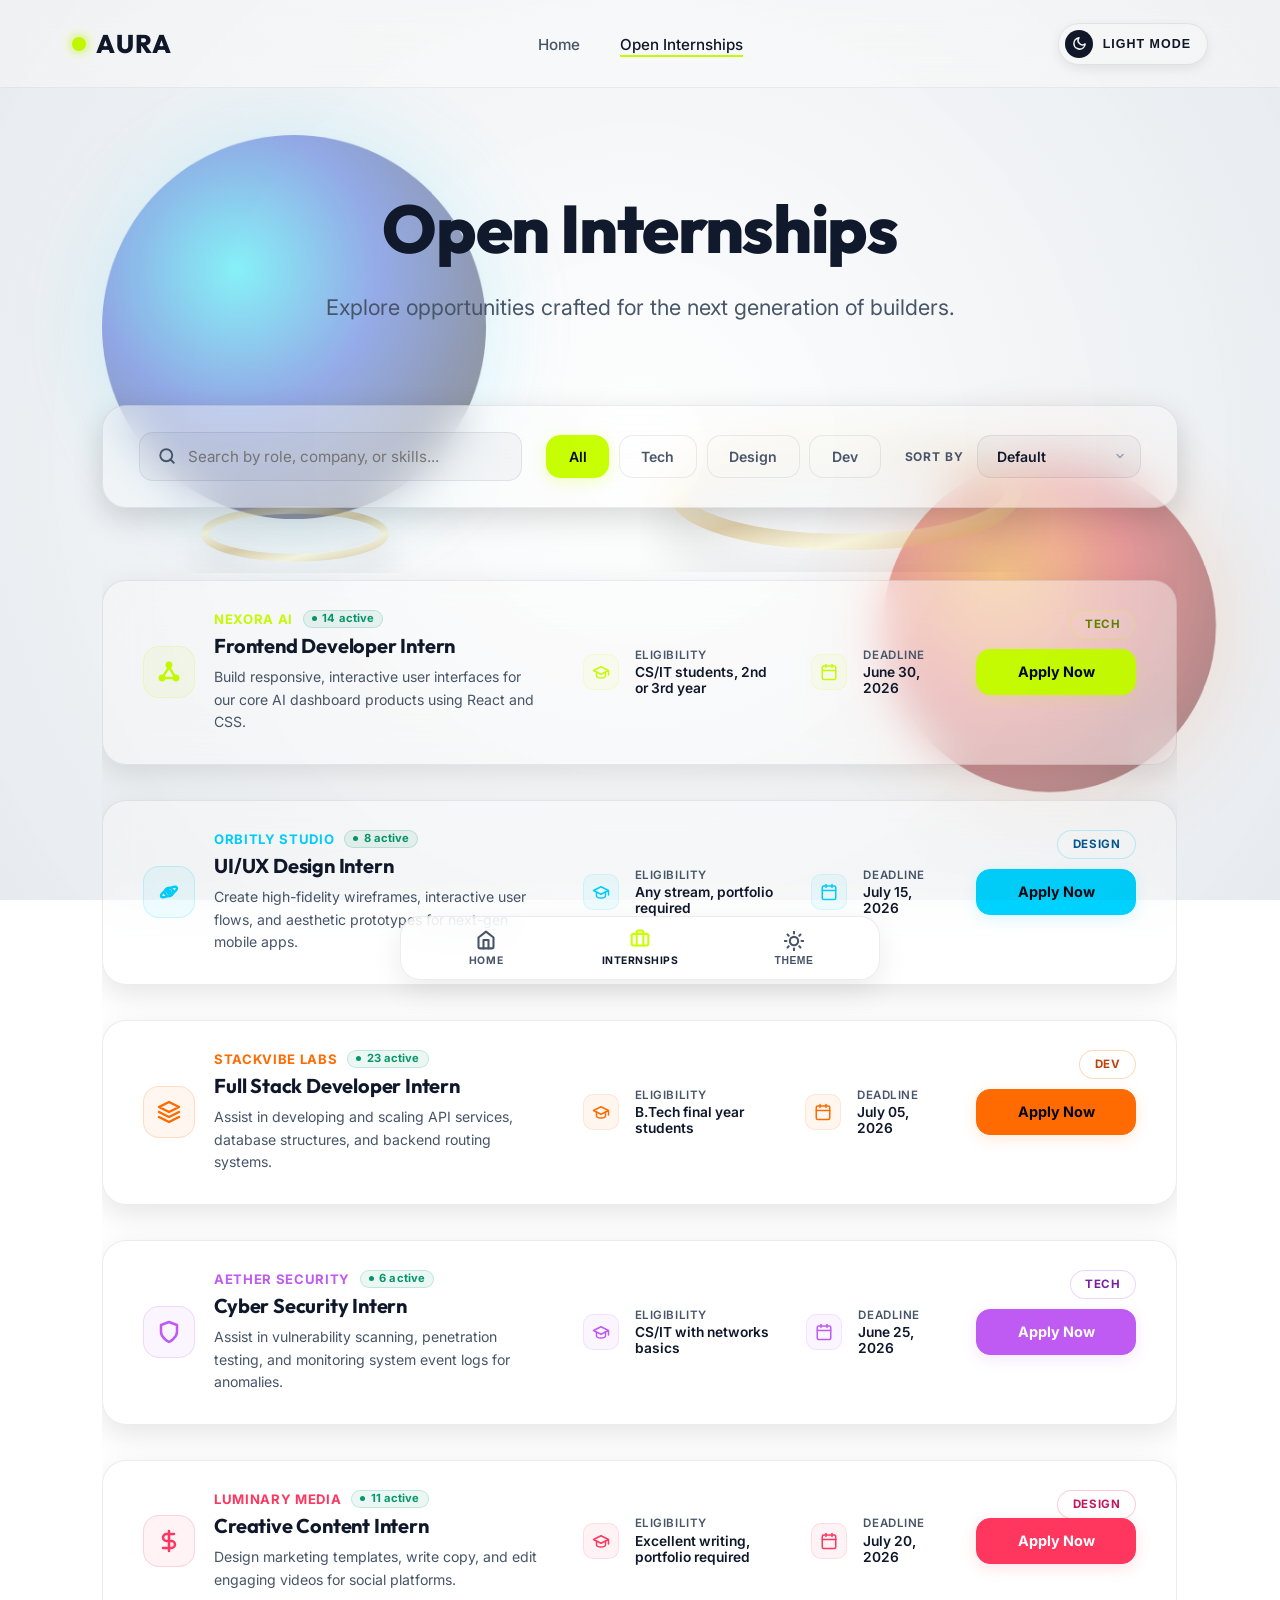
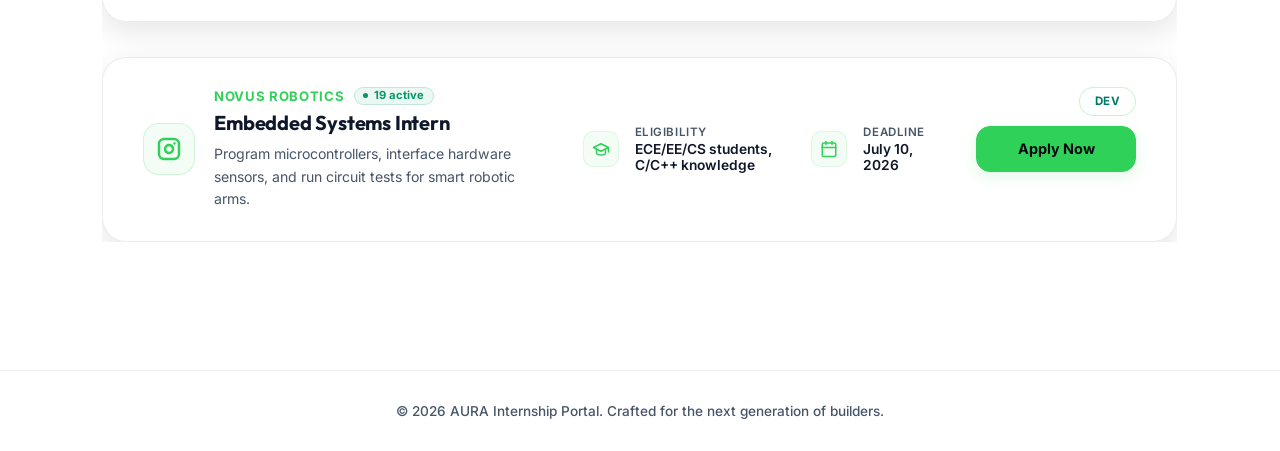
==== internships.html @ dfc72709 "feat: smooth scroll, tile animations, navbar fix, and performance optimizations" ====
<!DOCTYPE html>
<html lang="en" data-theme="light">

<head>
  <meta charset="UTF-8">
  <meta name="viewport" content="width=device-width, initial-scale=1.0">
  <title>AURA | Open Internships</title>
  <meta name="description"
    content="Search and apply to open internship opportunities in tech, design, and development.">
  <meta name="color-scheme" content="light dark">

  <link rel="preconnect" href="https://fonts.googleapis.com">
  <link rel="preconnect" href="https://fonts.gstatic.com" crossorigin>
  <link
    href="https://fonts.googleapis.com/css2?family=Inter:wght@300;400;500;600;700&family=Outfit:wght@400;500;600;700;800&display=swap"
    rel="stylesheet">

  <script>

    let savedTheme = 'light';
    try {
      savedTheme = localStorage.getItem('theme') || 'light';
    } catch (e) { }
    document.documentElement.setAttribute('data-theme', savedTheme);
  </script>

    <link rel="stylesheet" href="styles/internships.css">
</head>

<body>

  <div class="background-container" aria-hidden="true">

    <div class="orb-scroll-wrapper" id="scroll-blue">
      <div class="orb orb-blue"></div>
    </div>

    <div class="orb-scroll-wrapper" id="scroll-orange">
      <div class="orb orb-orange"></div>
    </div>

    <div class="orb-scroll-wrapper" id="scroll-ring-1">
      <div class="orb orb-ring-1">
        <svg viewBox="0 0 200 200" width="100%" height="100%">
          <defs>
            <linearGradient id="gold-gradient" x1="0%" y1="0%" x2="100%" y2="100%">
              <stop offset="0%" stop-color="#BF953F" />
              <stop offset="25%" stop-color="#FCF6BA" />
              <stop offset="50%" stop-color="#B38728" />
              <stop offset="75%" stop-color="#FBF5B7" />
              <stop offset="100%" stop-color="#AA771C" />
            </linearGradient>
            <filter id="ring-glow" x="-30%" y="-30%" width="160%" height="160%">
              <feDropShadow dx="0" dy="16" stdDeviation="12" flood-color="#000000" flood-opacity="0.45" />
            </filter>
          </defs>
          <ellipse cx="100" cy="100" rx="82" ry="24" stroke="url(#gold-gradient)" stroke-width="8" fill="none"
            filter="url(#ring-glow)" />
        </svg>
      </div>
    </div>

    <div class="orb-scroll-wrapper" id="scroll-ring-2">
      <div class="orb orb-ring-2">
        <svg viewBox="0 0 200 200" width="100%" height="100%">
          <ellipse cx="100" cy="100" rx="64" ry="17" stroke="url(#gold-gradient)" stroke-width="5.5" fill="none"
            filter="url(#ring-glow)" />
        </svg>
      </div>
    </div>
  </div>

  <nav class="navbar">
    <div class="nav-container">
      <a href="index.html" class="nav-logo">
        <span class="logo-orb"></span>
        AURA
      </a>
      <ul class="nav-links">
        <li><a href="index.html">Home</a></li>
        <li><a href="internships.html" class="active">Open Internships</a></li>
      </ul>
      <div class="nav-actions">
        <button class="theme-toggle" id="theme-toggle-btn" aria-label="Toggle dark/light theme">
          <div class="theme-toggle-circle">
            <svg class="theme-icon sun-icon" xmlns="http://www.w3.org/2000/svg" width="16" height="16"
              viewBox="0 0 24 24" fill="none" stroke="currentColor" stroke-width="2.5" stroke-linecap="round"
              stroke-linejoin="round">
              <circle cx="12" cy="12" r="5" />
              <line x1="12" y1="1" x2="12" y2="3" />
              <line x1="12" y1="21" x2="12" y2="23" />
              <line x1="4.22" y1="4.22" x2="5.64" y2="5.64" />
              <line x1="18.36" y1="18.36" x2="19.78" y2="19.78" />
              <line x1="1" y1="12" x2="3" y2="12" />
              <line x1="21" y1="12" x2="23" y2="12" />
              <line x1="4.22" y1="19.78" x2="5.64" y2="18.36" />
              <line x1="18.36" y1="5.64" x2="19.78" y2="4.22" />
            </svg>
            <svg class="theme-icon moon-icon" xmlns="http://www.w3.org/2000/svg" width="15" height="15"
              viewBox="0 0 24 24" fill="none" stroke="currentColor" stroke-width="2.5" stroke-linecap="round"
              stroke-linejoin="round">
              <path d="M21 12.79A9 9 0 1 1 11.21 3 7 7 0 0 0 21 12.79z" />
            </svg>
          </div>
          <span class="theme-text" id="theme-text-label">Dark Mode</span>
        </button>
      </div>
    </div>
  </nav>

  <section class="internships-header-section">
    <div class="hero-content">
      <h1 class="hero-title" id="hero-title">Open Internships</h1>
      <p class="hero-subtitle">
        Explore opportunities crafted for the next generation of builders.
      </p>
    </div>
  </section>

  <section class="listings-section" id="listings-section">

    <div class="filter-container scroll-reveal">
      <div class="search-wrapper">
        <svg class="search-icon" xmlns="http://www.w3.org/2000/svg" width="18" height="18" viewBox="0 0 24 24"
          fill="none" stroke="currentColor" stroke-width="2.5" stroke-linecap="round" stroke-linejoin="round">
          <circle cx="11" cy="11" r="8" />
          <line x1="21" y1="21" x2="16.65" y2="16.65" />
        </svg>
        <input type="text" id="search-input" placeholder="Search by role, company, or skills...">
      </div>

      <div class="filter-tabs">
        <button class="filter-tab active" data-category="all">All</button>
        <button class="filter-tab" data-category="tech">Tech</button>
        <button class="filter-tab" data-category="design">Design</button>
        <button class="filter-tab" data-category="dev">Dev</button>
      </div>

      <div class="sort-wrapper">
        <label for="sort-select">Sort By</label>
        <select id="sort-select" aria-label="Sort internships list">
          <option value="default">Default</option>
          <option value="deadline">Deadline</option>
          <option value="active">Active Postings</option>
        </select>
      </div>
    </div>

    <div class="listings-grid">

      <div class="internship-card" style="--card-accent: var(--accent-color); --card-accent-rgb: var(--accent-rgb);"
        data-id="1" data-deadline="2026-06-30" data-active="14">
        <div class="card-badge badge-accent">Tech</div>

        <div class="card-main-content">
          <div class="card-header">
            <div class="company-logo logo-accent" aria-hidden="true">
              <svg xmlns="http://www.w3.org/2000/svg" width="24" height="24" viewBox="0 0 24 24" fill="none"
                stroke="currentColor" stroke-width="2.5" stroke-linecap="round" stroke-linejoin="round">
                <circle cx="12" cy="5" r="2.2" fill="currentColor" />
                <circle cx="5" cy="18" r="2.2" fill="currentColor" />
                <circle cx="19" cy="18" r="2.2" fill="currentColor" />
                <line x1="12" y1="7.2" x2="6.5" y2="15.8" />
                <line x1="12" y1="7.2" x2="17.5" y2="15.8" />
                <line x1="7.2" y1="18" x2="16.8" y2="18" />
              </svg>
            </div>
            <div class="company-info">
              <div style="display: flex; align-items: center; gap: 0.6rem; flex-wrap: wrap;">
                <span class="company-name">Nexora AI</span>
                <div class="live-indicator">
                  <span class="live-dot"></span>
                  <span class="live-text">14 active</span>
                </div>
              </div>
              <h3 class="role-title">Frontend Developer Intern</h3>
              <p class="role-description">Build responsive, interactive user interfaces for our core AI dashboard products using React and CSS.</p>
            </div>
          </div>

          <div class="card-body">
            <div class="info-row">
              <span class="info-icon" aria-hidden="true">
                <svg xmlns="http://www.w3.org/2000/svg" width="18" height="18" viewBox="0 0 24 24" fill="none"
                  stroke="currentColor" stroke-width="2" stroke-linecap="round" stroke-linejoin="round">
                  <path d="M22 10v6M2 10l10-5 10 5-10 5z" />
                  <path d="M6 12v5c0 2 2 3 6 3s6-1 6-3v-5" />
                </svg>
              </span>
              <div class="info-content">
                <span class="info-label">Eligibility</span>
                <span class="info-value">CS/IT students, 2nd or 3rd year</span>
              </div>
            </div>

            <div class="info-row">
              <span class="info-icon" aria-hidden="true">
                <svg xmlns="http://www.w3.org/2000/svg" width="18" height="18" viewBox="0 0 24 24" fill="none"
                  stroke="currentColor" stroke-width="2" stroke-linecap="round" stroke-linejoin="round">
                  <rect x="3" y="4" width="18" height="18" rx="2" ry="2" />
                  <line x1="16" y1="2" x2="16" y2="6" />
                  <line x1="8" y1="2" x2="8" y2="6" />
                  <line x1="3" y1="10" x2="21" y2="10" />
                </svg>
              </span>
              <div class="info-content">
                <span class="info-label">Deadline</span>
                <span class="info-value">June 30, 2026</span>
              </div>
            </div>
          </div>

          <div class="card-footer">
            <button class="apply-btn btn-accent" onclick="openApplyModal('Nexora AI', 'Frontend Developer Intern', '1')">
              Apply Now
            </button>
          </div>
        </div>

        <div class="card-details-expanded">
          <div class="details-grid">
            <div class="details-col">
              <h4>Key Responsibilities</h4>
              <ul class="details-list">
                <li>Build responsive dashboards using HTML5, CSS3, and React.js.</li>
                <li>Optimize components for maximum speed and cross-browser compatibility.</li>
                <li>Collaborate with designers to translate high-fidelity Figma mockups to code.</li>
              </ul>
            </div>
            <div class="details-col">
              <h4>Required Skills</h4>
              <div class="skills-flex">
                <span class="skill-tag">React.js</span>
                <span class="skill-tag">CSS Grid/Flexbox</span>
                <span class="skill-tag">JavaScript</span>
                <span class="skill-tag">Figma</span>
              </div>
            </div>
            <div class="details-col">
              <h4>Perks & Compensation</h4>
              <ul class="details-list">
                <li>₹15,000 / month stipend</li>
                <li>Certificate of Completion & LOR</li>
                <li>Remote-first working hours</li>
              </ul>
            </div>
          </div>
        </div>
      </div>

      <div class="internship-card" style="--card-accent: var(--blue-color); --card-accent-rgb: var(--blue-rgb);"
        data-id="2" data-deadline="2026-07-15" data-active="8">
        <div class="card-badge badge-blue">Design</div>

        <div class="card-main-content">
          <div class="card-header">
            <div class="company-logo logo-blue" aria-hidden="true">
              <svg xmlns="http://www.w3.org/2000/svg" width="24" height="24" viewBox="0 0 24 24" fill="none"
                stroke="currentColor" stroke-width="2.5" stroke-linecap="round" stroke-linejoin="round">
                <circle cx="12" cy="12" r="4.2" fill="none" stroke="currentColor" />
                <ellipse cx="12" cy="12" rx="9" ry="3.2" fill="none" stroke="currentColor"
                  transform="rotate(-30 12 12)" />
                <circle cx="12" cy="12" r="1.5" fill="currentColor" />
              </svg>
            </div>
            <div class="company-info">
              <div style="display: flex; align-items: center; gap: 0.6rem; flex-wrap: wrap;">
                <span class="company-name">Orbitly Studio</span>
                <div class="live-indicator">
                  <span class="live-dot"></span>
                  <span class="live-text">8 active</span>
                </div>
              </div>
              <h3 class="role-title">UI/UX Design Intern</h3>
              <p class="role-description">Create high-fidelity wireframes, interactive user flows, and aesthetic prototypes for next-gen mobile apps.</p>
            </div>
          </div>

          <div class="card-body">
            <div class="info-row">
              <span class="info-icon" aria-hidden="true">
                <svg xmlns="http://www.w3.org/2000/svg" width="18" height="18" viewBox="0 0 24 24" fill="none"
                  stroke="currentColor" stroke-width="2" stroke-linecap="round" stroke-linejoin="round">
                  <path d="M22 10v6M2 10l10-5 10 5-10 5z" />
                  <path d="M6 12v5c0 2 2 3 6 3s6-1 6-3v-5" />
                </svg>
              </span>
              <div class="info-content">
                <span class="info-label">Eligibility</span>
                <span class="info-value">Any stream, portfolio required</span>
              </div>
            </div>

            <div class="info-row">
              <span class="info-icon" aria-hidden="true">
                <svg xmlns="http://www.w3.org/2000/svg" width="18" height="18" viewBox="0 0 24 24" fill="none"
                  stroke="currentColor" stroke-width="2" stroke-linecap="round" stroke-linejoin="round">
                  <rect x="3" y="4" width="18" height="18" rx="2" ry="2" />
                  <line x1="16" y1="2" x2="16" y2="6" />
                  <line x1="8" y1="2" x2="8" y2="6" />
                  <line x1="3" y1="10" x2="21" y2="10" />
                </svg>
              </span>
              <div class="info-content">
                <span class="info-label">Deadline</span>
                <span class="info-value">July 15, 2026</span>
              </div>
            </div>
          </div>

          <div class="card-footer">
            <button class="apply-btn btn-blue" onclick="openApplyModal('Orbitly Studio', 'UI/UX Design Intern', '2')">
              Apply Now
            </button>
          </div>
        </div>

        <div class="card-details-expanded">
          <div class="details-grid">
            <div class="details-col">
              <h4>Key Responsibilities</h4>
              <ul class="details-list">
                <li>Design intuitive, premium interfaces for iOS and Android mobile apps.</li>
                <li>Conduct user research, define user personas, and map out workflows.</li>
                <li>Iterate rapidly on interactive prototypes using Figma and Principle.</li>
              </ul>
            </div>
            <div class="details-col">
              <h4>Required Skills</h4>
              <div class="skills-flex">
                <span class="skill-tag">Figma</span>
                <span class="skill-tag">Prototyping</span>
                <span class="skill-tag">User Research</span>
                <span class="skill-tag">UI Design</span>
              </div>
            </div>
            <div class="details-col">
              <h4>Perks & Compensation</h4>
              <ul class="details-list">
                <li>₹12,000 / month stipend</li>
                <li>Direct mentorship from Senior UI/UX Lead</li>
                <li>Hybrid work setting</li>
              </ul>
            </div>
          </div>
        </div>
      </div>

      <div class="internship-card" style="--card-accent: var(--orange-color); --card-accent-rgb: var(--orange-rgb);"
        data-id="3" data-deadline="2026-07-05" data-active="23">
        <div class="card-badge badge-orange">Dev</div>

        <div class="card-main-content">
          <div class="card-header">
            <div class="company-logo logo-orange" aria-hidden="true">
              <svg xmlns="http://www.w3.org/2000/svg" width="24" height="24" viewBox="0 0 24 24" fill="none"
                stroke="currentColor" stroke-width="2.5" stroke-linecap="round" stroke-linejoin="round">
                <path d="M12 2L2 7l10 5 10-5-10-5z" fill="none" stroke="currentColor" />
                <path d="M2 17l10 5 10-5" fill="none" stroke="currentColor" />
                <path d="M2 12l10 5 10-5" fill="none" stroke="currentColor" />
              </svg>
            </div>
            <div class="company-info">
              <div style="display: flex; align-items: center; gap: 0.6rem; flex-wrap: wrap;">
                <span class="company-name">Stackvibe Labs</span>
                <div class="live-indicator">
                  <span class="live-dot"></span>
                  <span class="live-text">23 active</span>
                </div>
              </div>
              <h3 class="role-title">Full Stack Developer Intern</h3>
              <p class="role-description">Assist in developing and scaling API services, database structures, and backend routing systems.</p>
            </div>
          </div>

          <div class="card-body">
            <div class="info-row">
              <span class="info-icon" aria-hidden="true">
                <svg xmlns="http://www.w3.org/2000/svg" width="18" height="18" viewBox="0 0 24 24" fill="none"
                  stroke="currentColor" stroke-width="2" stroke-linecap="round" stroke-linejoin="round">
                  <path d="M22 10v6M2 10l10-5 10 5-10 5z" />
                  <path d="M6 12v5c0 2 2 3 6 3s6-1 6-3v-5" />
                </svg>
              </span>
              <div class="info-content">
                <span class="info-label">Eligibility</span>
                <span class="info-value">B.Tech final year students</span>
              </div>
            </div>

            <div class="info-row">
              <span class="info-icon" aria-hidden="true">
                <svg xmlns="http://www.w3.org/2000/svg" width="18" height="18" viewBox="0 0 24 24" fill="none"
                  stroke="currentColor" stroke-width="2" stroke-linecap="round" stroke-linejoin="round">
                  <rect x="3" y="4" width="18" height="18" rx="2" ry="2" />
                  <line x1="16" y1="2" x2="16" y2="6" />
                  <line x1="8" y1="2" x2="8" y2="6" />
                  <line x1="3" y1="10" x2="21" y2="10" />
                </svg>
              </span>
              <div class="info-content">
                <span class="info-label">Deadline</span>
                <span class="info-value">July 05, 2026</span>
              </div>
            </div>
          </div>

          <div class="card-footer">
            <button class="apply-btn btn-orange" onclick="openApplyModal('Stackvibe Labs', 'Full Stack Developer Intern', '3')">
              Apply Now
            </button>
          </div>
        </div>

        <div class="card-details-expanded">
          <div class="details-grid">
            <div class="details-col">
              <h4>Key Responsibilities</h4>
              <ul class="details-list">
                <li>Develop and maintain RESTful API endpoints using Node.js and Express.</li>
                <li>Build scalable data models in MongoDB and write database migrations.</li>
                <li>Implement unit testing and integrate APIs with the frontend interface.</li>
              </ul>
            </div>
            <div class="details-col">
              <h4>Required Skills</h4>
              <div class="skills-flex">
                <span class="skill-tag">Node.js</span>
                <span class="skill-tag">Express</span>
                <span class="skill-tag">MongoDB</span>
                <span class="skill-tag">REST APIs</span>
              </div>
            </div>
            <div class="details-col">
              <h4>Perks & Compensation</h4>
              <ul class="details-list">
                <li>₹18,000 / month stipend</li>
                <li>PPO offer based on performance</li>
                <li>Free access to technical training</li>
              </ul>
            </div>
          </div>
        </div>
      </div>

      <div class="internship-card" style="--card-accent: var(--purple-color); --card-accent-rgb: var(--purple-rgb);"
        data-id="4" data-deadline="2026-06-25" data-active="6">
        <div class="card-badge badge-purple">Tech</div>

        <div class="card-main-content">
          <div class="card-header">
            <div class="company-logo logo-purple" aria-hidden="true">
              <svg xmlns="http://www.w3.org/2000/svg" width="24" height="24" viewBox="0 0 24 24" fill="none"
                stroke="currentColor" stroke-width="2.5" stroke-linecap="round" stroke-linejoin="round">
                <path d="M12 22s8-4 8-10V5l-8-3-8 3v7c0 6 8 10 8 10z" />
              </svg>
            </div>
            <div class="company-info">
              <div style="display: flex; align-items: center; gap: 0.6rem; flex-wrap: wrap;">
                <span class="company-name">Aether Security</span>
                <div class="live-indicator">
                  <span class="live-dot"></span>
                  <span class="live-text">6 active</span>
                </div>
              </div>
              <h3 class="role-title">Cyber Security Intern</h3>
              <p class="role-description">Assist in vulnerability scanning, penetration testing, and monitoring system event logs for anomalies.</p>
            </div>
          </div>

          <div class="card-body">
            <div class="info-row">
              <span class="info-icon" aria-hidden="true">
                <svg xmlns="http://www.w3.org/2000/svg" width="18" height="18" viewBox="0 0 24 24" fill="none"
                  stroke="currentColor" stroke-width="2" stroke-linecap="round" stroke-linejoin="round">
                  <path d="M22 10v6M2 10l10-5 10 5-10 5z" />
                  <path d="M6 12v5c0 2 2 3 6 3s6-1 6-3v-5" />
                </svg>
              </span>
              <div class="info-content">
                <span class="info-label">Eligibility</span>
                <span class="info-value">CS/IT with networks basics</span>
              </div>
            </div>

            <div class="info-row">
              <span class="info-icon" aria-hidden="true">
                <svg xmlns="http://www.w3.org/2000/svg" width="18" height="18" viewBox="0 0 24 24" fill="none"
                  stroke="currentColor" stroke-width="2" stroke-linecap="round" stroke-linejoin="round">
                  <rect x="3" y="4" width="18" height="18" rx="2" ry="2" />
                  <line x1="16" y1="2" x2="16" y2="6" />
                  <line x1="8" y1="2" x2="8" y2="6" />
                  <line x1="3" y1="10" x2="21" y2="10" />
                </svg>
              </span>
              <div class="info-content">
                <span class="info-label">Deadline</span>
                <span class="info-value">June 25, 2026</span>
              </div>
            </div>
          </div>

          <div class="card-footer">
            <button class="apply-btn btn-purple" onclick="openApplyModal('Aether Security', 'Cyber Security Intern', '4')">
              Apply Now
            </button>
          </div>
        </div>

        <div class="card-details-expanded">
          <div class="details-grid">
            <div class="details-col">
              <h4>Key Responsibilities</h4>
              <ul class="details-list">
                <li>Perform automated scanning and manual auditing of cloud networks.</li>
                <li>Document security findings, log anomalies, and draft risk assessments.</li>
                <li>Set up intrusion detection policies and secure client firewalls.</li>
              </ul>
            </div>
            <div class="details-col">
              <h4>Required Skills</h4>
              <div class="skills-flex">
                <span class="skill-tag">Wireshark</span>
                <span class="skill-tag">Linux</span>
                <span class="skill-tag">Nmap</span>
                <span class="skill-tag">Pentesting</span>
              </div>
            </div>
            <div class="details-col">
              <h4>Perks & Compensation</h4>
              <ul class="details-list">
                <li>₹20,000 / month stipend</li>
                <li>Weekly hands-on labs</li>
                <li>100% remote working hours</li>
              </ul>
            </div>
          </div>
        </div>
      </div>

      <div class="internship-card" style="--card-accent: var(--pink-color); --card-accent-rgb: var(--pink-rgb);"
        data-id="5" data-deadline="2026-07-20" data-active="11">
        <div class="card-badge badge-pink">Design</div>

        <div class="card-main-content">
          <div class="card-header">
            <div class="company-logo logo-pink" aria-hidden="true">
              <svg xmlns="http://www.w3.org/2000/svg" width="24" height="24" viewBox="0 0 24 24" fill="none"
                stroke="currentColor" stroke-width="2.5" stroke-linecap="round" stroke-linejoin="round">
                <path d="M12 2v20M17 5H9.5a3.5 3.5 0 0 0 0 7h5a3.5 3.5 0 0 1 0 7H6" />
              </svg>
            </div>
            <div class="company-info">
              <div style="display: flex; align-items: center; gap: 0.6rem; flex-wrap: wrap;">
                <span class="company-name">Luminary Media</span>
                <div class="live-indicator">
                  <span class="live-dot"></span>
                  <span class="live-text">11 active</span>
                </div>
              </div>
              <h3 class="role-title">Creative Content Intern</h3>
              <p class="role-description">Design marketing templates, write copy, and edit engaging videos for social platforms.</p>
            </div>
          </div>

          <div class="card-body">
            <div class="info-row">
              <span class="info-icon" aria-hidden="true">
                <svg xmlns="http://www.w3.org/2000/svg" width="18" height="18" viewBox="0 0 24 24" fill="none"
                  stroke="currentColor" stroke-width="2" stroke-linecap="round" stroke-linejoin="round">
                  <path d="M22 10v6M2 10l10-5 10 5-10 5z" />
                  <path d="M6 12v5c0 2 2 3 6 3s6-1 6-3v-5" />
                </svg>
              </span>
              <div class="info-content">
                <span class="info-label">Eligibility</span>
                <span class="info-value">Excellent writing, portfolio required</span>
              </div>
            </div>

            <div class="info-row">
              <span class="info-icon" aria-hidden="true">
                <svg xmlns="http://www.w3.org/2000/svg" width="18" height="18" viewBox="0 0 24 24" fill="none"
                  stroke="currentColor" stroke-width="2" stroke-linecap="round" stroke-linejoin="round">
                  <rect x="3" y="4" width="18" height="18" rx="2" ry="2" />
                  <line x1="16" y1="2" x2="16" y2="6" />
                  <line x1="8" y1="2" x2="8" y2="6" />
                  <line x1="3" y1="10" x2="21" y2="10" />
                </svg>
              </span>
              <div class="info-content">
                <span class="info-label">Deadline</span>
                <span class="info-value">July 20, 2026</span>
              </div>
            </div>
          </div>

          <div class="card-footer">
            <button class="apply-btn btn-pink" onclick="openApplyModal('Luminary Media', 'Creative Content Intern', '5')">
              Apply Now
            </button>
          </div>
        </div>

        <div class="card-details-expanded">
          <div class="details-grid">
            <div class="details-col">
              <h4>Key Responsibilities</h4>
              <ul class="details-list">
                <li>Craft high-quality written copy for tech blogs and social newsletters.</li>
                <li>Create digital assets and graphic layouts using Illustrator/Photoshop.</li>
                <li>Script, film, and edit engaging videos for digital media.</li>
              </ul>
            </div>
            <div class="details-col">
              <h4>Required Skills</h4>
              <div class="skills-flex">
                <span class="skill-tag">Copywriting</span>
                <span class="skill-tag">Premiere Pro</span>
                <span class="skill-tag">Illustrator</span>
                <span class="skill-tag">Analytics</span>
              </div>
            </div>
            <div class="details-col">
              <h4>Perks & Compensation</h4>
              <ul class="details-list">
                <li>₹10,000 / month stipend</li>
                <li>Flexible schedules & hours</li>
                <li>Creative tool subscriptions</li>
              </ul>
            </div>
          </div>
        </div>
      </div>

      <div class="internship-card" style="--card-accent: var(--teal-color); --card-accent-rgb: var(--teal-rgb);"
        data-id="6" data-deadline="2026-07-10" data-active="19">
        <div class="card-badge badge-teal">Dev</div>

        <div class="card-main-content">
          <div class="card-header">
            <div class="company-logo logo-teal" aria-hidden="true">
              <svg xmlns="http://www.w3.org/2000/svg" width="24" height="24" viewBox="0 0 24 24" fill="none"
                stroke="currentColor" stroke-width="2.5" stroke-linecap="round" stroke-linejoin="round">
                <rect x="2" y="2" width="20" height="20" rx="5" ry="5" />
                <path d="M16 11.37A4 4 0 1 1 12.63 8 4 4 0 0 1 16 11.37z" />
                <line x1="17.5" y1="6.5" x2="17.51" y2="6.5" />
              </svg>
            </div>
            <div class="company-info">
              <div style="display: flex; align-items: center; gap: 0.6rem; flex-wrap: wrap;">
                <span class="company-name">Novus Robotics</span>
                <div class="live-indicator">
                  <span class="live-dot"></span>
                  <span class="live-text">19 active</span>
                </div>
              </div>
              <h3 class="role-title">Embedded Systems Intern</h3>
              <p class="role-description">Program microcontrollers, interface hardware sensors, and run circuit tests for smart robotic arms.</p>
            </div>
          </div>

          <div class="card-body">
            <div class="info-row">
              <span class="info-icon" aria-hidden="true">
                <svg xmlns="http://www.w3.org/2000/svg" width="18" height="18" viewBox="0 0 24 24" fill="none"
                  stroke="currentColor" stroke-width="2" stroke-linecap="round" stroke-linejoin="round">
                  <path d="M22 10v6M2 10l10-5 10 5-10 5z" />
                  <path d="M6 12v5c0 2 2 3 6 3s6-1 6-3v-5" />
                </svg>
              </span>
              <div class="info-content">
                <span class="info-label">Eligibility</span>
                <span class="info-value">ECE/EE/CS students, C/C++ knowledge</span>
              </div>
            </div>

            <div class="info-row">
              <span class="info-icon" aria-hidden="true">
                <svg xmlns="http://www.w3.org/2000/svg" width="18" height="18" viewBox="0 0 24 24" fill="none"
                  stroke="currentColor" stroke-width="2" stroke-linecap="round" stroke-linejoin="round">
                  <rect x="3" y="4" width="18" height="18" rx="2" ry="2" />
                  <line x1="16" y1="2" x2="16" y2="6" />
                  <line x1="8" y1="2" x2="8" y2="6" />
                  <line x1="3" y1="10" x2="21" y2="10" />
                </svg>
              </span>
              <div class="info-content">
                <span class="info-label">Deadline</span>
                <span class="info-value">July 10, 2026</span>
              </div>
            </div>
          </div>

          <div class="card-footer">
            <button class="apply-btn btn-teal" onclick="openApplyModal('Novus Robotics', 'Embedded Systems Intern', '6')">
              Apply Now
            </button>
          </div>
        </div>

        <div class="card-details-expanded">
          <div class="details-grid">
            <div class="details-col">
              <h4>Key Responsibilities</h4>
              <ul class="details-list">
                <li>Program microcontrollers (ESP32/Arduino) in C/C++ environments.</li>
                <li>Interface sensors, motor drivers, and actuators with microcontrollers.</li>
                <li>Debug circuit assemblies using digital scopes and analyzers.</li>
              </ul>
            </div>
            <div class="details-col">
              <h4>Required Skills</h4>
              <div class="skills-flex">
                <span class="skill-tag">C/C++</span>
                <span class="skill-tag">ESP32</span>
                <span class="skill-tag">Arduino</span>
                <span class="skill-tag">PCB Debugging</span>
              </div>
            </div>
            <div class="details-col">
              <h4>Perks & Compensation</h4>
              <ul class="details-list">
                <li>₹16,000 / month stipend</li>
                <li>Hands-on testing hardware labs</li>
                <li>Free lunch in office cafeteria</li>
              </ul>
            </div>
          </div>
        </div>
      </div>

    </div>
  </section>

  <div class="modal-overlay" id="apply-modal" onclick="handleOverlayClick(event)" aria-modal="true" role="dialog">
    <div class="modal-content">
      <button class="modal-close-btn" onclick="closeApplyModal()" aria-label="Close form">
        <svg xmlns="http://www.w3.org/2000/svg" width="20" height="20" viewBox="0 0 24 24" fill="none"
          stroke="currentColor" stroke-width="2.5" stroke-linecap="round" stroke-linejoin="round">
          <line x1="18" y1="6" x2="6" y2="18" />
          <line x1="6" y1="6" x2="18" y2="18" />
        </svg>
      </button>

      <div id="modal-form-container">
        <h3 class="modal-title">Apply to <span id="modal-company-name"></span></h3>
        <p class="modal-subtitle">Role: <span id="modal-role-title"></span></p>

        <form id="application-form" onsubmit="handleFormSubmit(event)">
          <div class="input-group">
            <label class="input-label" for="applicant-name">Full Name</label>
            <input class="input-field" type="text" id="applicant-name" required placeholder="John Doe">
          </div>

          <div class="input-group">
            <label class="input-label" for="applicant-email">Email Address</label>
            <input class="input-field" type="email" id="applicant-email" required placeholder="john.doe@example.com">
          </div>

          <div class="input-group">
            <label class="input-label" for="applicant-resume">Resume/Portfolio Link</label>
            <input class="input-field" type="url" id="applicant-resume" required
              placeholder="https://myportfolio.com or GDrive link">
          </div>

          <button type="submit" class="modal-submit-btn" id="modal-submit-btn">
            <span>Submit Application</span>
          </button>
        </form>
      </div>

      <div id="modal-success-container" class="hidden">
        <div class="success-message">
          <svg class="checkmark-svg" xmlns="http://www.w3.org/2000/svg" viewBox="0 0 52 52">
            <circle class="checkmark-circle" cx="26" cy="26" r="25" fill="none" />
            <path class="checkmark-check" fill="none" d="M14.1 27.2l7.1 7.2 16.7-16.8" />
          </svg>
          <h3 class="success-title">Application Sent!</h3>
          <p class="success-desc">
            Thank you, <span id="success-name"></span>. Your application for the <strong><span
                id="success-role"></span></strong> internship at <strong><span id="success-company"></span></strong> has
            been submitted.
          </p>
        </div>
      </div>
    </div>
  </div>

  <footer class="site-footer">
    <div class="footer-container">
      <p>© 2026 AURA Internship Portal. Crafted for the next generation of builders.</p>
    </div>
  </footer>

  <div class="mobile-bottom-nav" aria-label="Mobile Navigation">
    <a href="index.html" class="mobile-nav-item" id="mobile-nav-home">
      <svg xmlns="http://www.w3.org/2000/svg" width="20" height="20" viewBox="0 0 24 24" fill="none"
        stroke="currentColor" stroke-width="2.5" stroke-linecap="round" stroke-linejoin="round">
        <path d="M3 9l9-7 9 7v11a2 2 0 0 1-2 2H5a2 2 0 0 1-2-2z" />
        <polyline points="9 22 9 12 15 12 15 22" />
      </svg>
      <span>Home</span>
    </a>
    <a href="#listings-section" class="mobile-nav-item active" id="mobile-nav-jobs">
      <svg xmlns="http://www.w3.org/2000/svg" width="20" height="20" viewBox="0 0 24 24" fill="none"
        stroke="currentColor" stroke-width="2.5" stroke-linecap="round" stroke-linejoin="round">
        <rect x="2" y="7" width="20" height="14" rx="2" ry="2" />
        <path d="M16 21V5a2 2 0 0 0-2-2h-4a2 2 0 0 0-2 2v16" />
      </svg>
      <span>Internships</span>
    </a>
    <button class="mobile-nav-item" id="mobile-theme-toggle" aria-label="Toggle Theme">
      <svg class="sun-icon-mob" xmlns="http://www.w3.org/2000/svg" width="20" height="20" viewBox="0 0 24 24"
        fill="none" stroke="currentColor" stroke-width="2.5" stroke-linecap="round" stroke-linejoin="round">
        <circle cx="12" cy="12" r="5" />
        <line x1="12" y1="1" x2="12" y2="3" />
        <line x1="12" y1="21" x2="12" y2="23" />
        <line x1="4.22" y1="4.22" x2="5.64" y2="5.64" />
        <line x1="18.36" y1="18.36" x2="19.78" y2="19.78" />
        <line x1="1" y1="12" x2="3" y2="12" />
        <line x1="21" y1="12" x2="23" y2="12" />
        <line x1="4.22" y1="19.78" x2="5.64" y2="18.36" />
        <line x1="18.36" y1="5.64" x2="19.78" y2="4.22" />
      </svg>
      <svg class="moon-icon-mob hidden" xmlns="http://www.w3.org/2000/svg" width="20" height="20" viewBox="0 0 24 24"
        fill="none" stroke="currentColor" stroke-width="2.5" stroke-linecap="round" stroke-linejoin="round">
        <path d="M21 12.79A9 9 0 1 1 11.21 3 7 7 0 0 0 21 12.79z" />
      </svg>
      <span>Theme</span>
    </button>
  </div>

    <script defer src="scripts/internships.js"></script>
</body>

</html>
---- styles/internships.css ----
:root {
  --font-primary: 'Inter', sans-serif;
  --font-display: 'Outfit', sans-serif;

  --accent-color: #c8ff00;
  --accent-rgb: 200, 255, 0;

  --blue-color: #00d2ff;
  --blue-rgb: 0, 210, 255;

  --orange-color: #ff6b00;
  --orange-rgb: 255, 107, 0;

  --purple-color: #bf5af2;
  --purple-rgb: 191, 90, 242;

  --pink-color: #ff375f;
  --pink-rgb: 255, 55, 95;

  --teal-color: #30d158;
  --teal-rgb: 48, 209, 88;

  --bg-color: #030712;
  --bg-gradient: radial-gradient(circle at 50% 50%, #0b0f19 0%, #030712 100%);

  --text-color: #f3f4f6;
  --text-muted: #9ca3af;
  --text-inverse: #030712;

  --card-bg: rgba(10, 15, 30, 0.45);
  --card-border: rgba(255, 255, 255, 0.08);
  --card-glow-intensity: 0.15;

  --navbar-bg: rgba(3, 7, 18, 0.5);
  --navbar-border: rgba(255, 255, 255, 0.06);

  --modal-bg: rgba(10, 15, 30, 0.75);
  --modal-border: rgba(255, 255, 255, 0.1);
  --input-bg: rgba(255, 255, 255, 0.04);
  --input-border: rgba(255, 255, 255, 0.1);

  --orb-opacity: 0.7;
  --orb-ring-opacity: 0.55;
  --overlay-bg: rgba(3, 7, 18, 0.75);

  --badge-accent-text: #c8ff00;
  --badge-blue-text: #00d2ff;
  --badge-orange-text: #ff6b00;
  --badge-purple-text: #bf5af2;
  --badge-pink-text: #ff375f;
  --badge-teal-text: #30d158;
}

[data-theme="light"] {
  --bg-color: #f8fafc;
  --bg-gradient: radial-gradient(circle at 50% 50%, #ffffff 0%, #f1f5f9 100%);

  --text-color: #0f172a;
  --text-muted: #475569;
  --text-inverse: #ffffff;

  --card-bg: rgba(255, 255, 255, 0.45);
  --card-border: rgba(15, 23, 42, 0.08);
  --card-glow-intensity: 0.1;

  --navbar-bg: rgba(255, 255, 255, 0.6);
  --navbar-border: rgba(15, 23, 42, 0.06);

  --modal-bg: rgba(255, 255, 255, 0.8);
  --modal-border: rgba(0, 0, 0, 0.08);
  --input-bg: rgba(15, 23, 42, 0.03);
  --input-border: rgba(15, 23, 42, 0.08);

  --orb-opacity: 0.45;
  --orb-ring-opacity: 0.38;
  --overlay-bg: rgba(241, 245, 249, 0.75);

  --badge-accent-text: #5e8400;
  --badge-blue-text: #025992;
  --badge-orange-text: #c2410c;
  --badge-purple-text: #7a1fa2;
  --badge-pink-text: #c2185b;
  --badge-teal-text: #00796b;
}

* {
  box-sizing: border-box;
  margin: 0;
  padding: 0;
}

html {
  scroll-behavior: smooth;
}

body {
  font-family: var(--font-primary);
  color: var(--text-color);
  min-height: 100vh;
  overflow-x: hidden;
  position: relative;
}

body::before {
  content: '';
  position: fixed;
  top: 0;
  left: 0;
  width: 100vw;
  height: 100vh;
  background: var(--bg-gradient);
  z-index: -10;
  pointer-events: none;
}

body::after {
  content: "";
  position: fixed;
  top: 0;
  left: 0;
  width: 100vw;
  height: 100vh;
  pointer-events: none;
  z-index: 999;
  background: radial-gradient(circle at 50% 50%, rgba(255, 255, 255, 0.015) 0%, rgba(0, 0, 0, 0.04) 100%);
}

body,
.navbar,
.navbar a,
.logo-orb,
.nav-logo,
.theme-toggle,
.internship-card,
.company-name,
.role-title,
.info-value,
.info-label,
.apply-btn,
.modal-overlay,
.modal-content,
.input-field,
.input-label,
.site-footer,
.filter-container,
.filter-tab,
.search-wrapper input {
  transition: background 0.4s cubic-bezier(0.4, 0, 0.2, 1),
    background-color 0.4s cubic-bezier(0.4, 0, 0.2, 1),
    border-color 0.4s cubic-bezier(0.4, 0, 0.2, 1),
    color 0.4s cubic-bezier(0.4, 0, 0.2, 1),
    box-shadow 0.4s cubic-bezier(0.4, 0, 0.2, 1),
    backdrop-filter 0.4s cubic-bezier(0.4, 0, 0.2, 1),
    opacity 0.4s cubic-bezier(0.4, 0, 0.2, 1);
}

.background-container {
  position: fixed;
  top: 0;
  left: 0;
  width: 100%;
  height: 100%;
  z-index: -2;
  overflow: hidden;
  pointer-events: none;
}

.orb-scroll-wrapper {
  position: absolute;
  width: 100%;
  height: 100%;
  top: 0;
  left: 0;
  pointer-events: none;
  will-change: transform;
  transition: transform 0.15s cubic-bezier(0.25, 1, 0.5, 1);
  display: block;
}

.orb {
  position: absolute;
  border-radius: 50%;
  will-change: transform;
}

.orb-blue {
  top: 15%;
  left: 8%;
  width: clamp(250px, 30vw, 500px);
  height: clamp(250px, 30vw, 500px);
  background: radial-gradient(circle at 35% 35%, #00f2fe 0%, #1d4ed8 40%, #0c1b40 75%, #000000 100%);
  box-shadow: 0 0 100px rgba(0, 210, 255, 0.35);
  animation: float-blue 22s ease-in-out infinite alternate;
  opacity: var(--orb-opacity);
}

.orb-orange {
  bottom: 12%;
  right: 5%;
  width: clamp(220px, 26vw, 440px);
  height: clamp(220px, 26vw, 440px);
  background: radial-gradient(circle at 35% 35%, #ff8a00 0%, #dc2626 42%, #6f0b0b 78%, #000000 100%);
  box-shadow: 0 0 100px rgba(255, 107, 0, 0.35);
  animation: float-orange 26s ease-in-out infinite alternate;
  opacity: var(--orb-opacity);
}

.orb-ring-1 {
  top: 32%;
  right: 18%;
  width: clamp(260px, 32vw, 480px);
  height: clamp(260px, 32vw, 480px);
  opacity: var(--orb-ring-opacity);
  animation: float-ring-1 28s linear infinite;
  transform-style: preserve-3d;
}

.orb-ring-2 {
  bottom: 25%;
  left: 12%;
  width: clamp(180px, 22vw, 340px);
  height: clamp(180px, 22vw, 340px);
  opacity: var(--orb-ring-opacity);
  animation: float-ring-2 22s linear infinite;
  transform-style: preserve-3d;
}

@keyframes float-blue {
  0% { transform: translate(0, 0) scale(1); }
  50% { transform: translate(5vw, -6vh) scale(1.06); }
  100% { transform: translate(-3vw, 4vh) scale(0.96); }
}

@keyframes float-orange {
  0% { transform: translate(0, 0) scale(0.95); }
  50% { transform: translate(-6vw, 5vh) scale(1.08); }
  100% { transform: translate(2vw, -4vh) scale(1); }
}

@keyframes float-ring-1 {
  0% { transform: translate(0, 0) rotate(0deg) rotateX(45deg); }
  50% { transform: translate(4vw, -3vh) rotate(180deg) rotateX(55deg); }
  100% { transform: translate(0, 0) rotate(360deg) rotateX(45deg); }
}

@keyframes float-ring-2 {
  0% { transform: translate(0, 0) rotate(60deg) rotateY(30deg); }
  50% { transform: translate(-4vw, 4vh) rotate(-120deg) rotateY(45deg); }
  100% { transform: translate(0, 0) rotate(-300deg) rotateY(30deg); }
}

.navbar {
  position: fixed;
  top: 0;
  left: 50%;
  transform: translateX(-50%);
  width: 100%;
  max-width: 100%;
  z-index: 100;
  background: var(--navbar-bg);
  border: 1px solid transparent;
  border-bottom-color: var(--navbar-border);
  border-radius: 0;
  backdrop-filter: blur(20px);
  -webkit-backdrop-filter: blur(20px);
  box-shadow: none;
  transition:
    top 0.4s cubic-bezier(0.16, 1, 0.3, 1),
    width 0.4s cubic-bezier(0.16, 1, 0.3, 1),
    max-width 0.4s cubic-bezier(0.16, 1, 0.3, 1),
    border-color 0.4s cubic-bezier(0.16, 1, 0.3, 1),
    border-radius 0.4s cubic-bezier(0.16, 1, 0.3, 1),
    background 0.4s cubic-bezier(0.16, 1, 0.3, 1),
    box-shadow 0.4s cubic-bezier(0.16, 1, 0.3, 1);
}

.navbar.nav-scrolled {
  top: 15px;
  width: 90%;
  max-width: 1200px;
  border-color: rgba(255, 255, 255, 0.08);
  border-radius: 20px;
  box-shadow: 0 8px 32px rgba(0, 0, 0, 0.18);
  background: rgba(10, 15, 30, 0.82);
}

[data-theme="light"] .navbar.nav-scrolled {
  border-color: rgba(15, 23, 42, 0.09);
  background: rgba(255, 255, 255, 0.82);
  box-shadow: 0 8px 24px rgba(0, 0, 0, 0.07);
}

.nav-container {
  max-width: 1200px;
  margin: 0 auto;
  padding: clamp(1rem, 2vw, 1.4rem) 2rem;
  display: grid;
  grid-template-columns: 1fr auto 1fr;
  align-items: center;
  transition: padding 0.4s ease;
}

.navbar.nav-scrolled .nav-container {
  padding: 0.7rem 2rem;
}

.nav-logo {
  font-family: var(--font-display);
  font-weight: 800;
  font-size: 1.6rem;
  color: var(--text-color);
  text-decoration: none;
  display: flex;
  align-items: center;
  gap: 0.6rem;
  letter-spacing: 0.05em;
  justify-self: start;
}

.logo-orb {
  width: 14px;
  height: 14px;
  border-radius: 50%;
  background: var(--accent-color);
  box-shadow: 0 0 12px var(--accent-color);
}

.nav-links {
  display: flex;
  list-style: none;
  gap: 2.5rem;
  margin: 0;
  padding: 0;
  justify-self: center;
}

.nav-links a {
  color: var(--text-muted);
  text-decoration: none;
  font-weight: 500;
  font-size: 0.95rem;
  position: relative;
  padding: 0.2rem 0;
}

.nav-links a::after {
  content: '';
  position: absolute;
  bottom: 0;
  left: 0;
  width: 0;
  height: 2px;
  background: var(--accent-color);
  transition: width 0.3s ease;
}

.nav-links a:hover,
.nav-links a.active {
  color: var(--text-color);
}

.nav-links a:hover::after,
.nav-links a.active::after {
  width: 100%;
}

.nav-actions {
  display: flex;
  align-items: center;
  justify-self: end;
}

.theme-toggle {
  background: rgba(255, 255, 255, 0.05);
  border: 1px solid var(--card-border);
  padding: 0.35rem 1rem 0.35rem 0.4rem;
  border-radius: 30px;
  cursor: pointer;
  display: flex;
  align-items: center;
  gap: 0.6rem;
  color: var(--text-color);
  box-shadow: 0 4px 12px rgba(0, 0, 0, 0.08);
  position: relative;
  overflow: hidden;
  backdrop-filter: blur(5px);
  -webkit-backdrop-filter: blur(5px);
  outline: none;
}

.theme-toggle:hover {
  background: rgba(255, 255, 255, 0.1);
  border-color: rgba(var(--accent-rgb), 0.35);
  transform: scale(1.03);
}

.theme-toggle-circle {
  width: 28px;
  height: 28px;
  border-radius: 50%;
  background: var(--text-color);
  color: var(--bg-color);
  display: flex;
  align-items: center;
  justify-content: center;
  position: relative;
}

.theme-text {
  font-size: 0.78rem;
  font-weight: 700;
  text-transform: uppercase;
  letter-spacing: 0.08em;
  pointer-events: none;
}

.theme-icon {
  position: absolute;
  transition: transform 0.5s cubic-bezier(0.16, 1, 0.3, 1), opacity 0.4s ease;
}

.sun-icon {
  opacity: 1;
  transform: rotate(0) scale(1);
}

.moon-icon {
  opacity: 0;
  transform: rotate(90deg) scale(0);
}

[data-theme="light"] .sun-icon {
  opacity: 0;
  transform: rotate(-90deg) scale(0);
}

[data-theme="light"] .moon-icon {
  opacity: 1;
  transform: rotate(0) scale(1);
}

.live-indicator {
  display: inline-flex;
  align-items: center;
  gap: 0.35rem;
  background: rgba(16, 185, 129, 0.08);
  border: 1px solid rgba(16, 185, 129, 0.18);
  color: #10b981;
  padding: 0.15rem 0.5rem;
  border-radius: 50px;
  font-size: 0.7rem;
  font-weight: 700;
  letter-spacing: 0.01em;
  line-height: 1;
}

[data-theme="light"] .live-indicator {
  background: rgba(5, 150, 105, 0.08);
  border-color: rgba(5, 150, 105, 0.18);
  color: #059669;
}

.live-dot {
  width: 5px;
  height: 5px;
  background: #10b981;
  border-radius: 50%;
  animation: pulse-dot 1.5s infinite;
}

[data-theme="light"] .live-dot {
  background: #059669;
}

@keyframes pulse-dot {
  0%, 100% {
    transform: scale(0.9);
    opacity: 0.6;
  }
  50% {
    transform: scale(1.3);
    opacity: 1;
  }
}

.internships-header-section {
  min-height: 45vh;
  display: flex;
  flex-direction: column;
  justify-content: center;
  align-items: center;
  text-align: center;
  padding: 9rem 2rem 2rem 2rem;
  box-sizing: border-box;
  position: relative;
}

.hero-content {
  max-width: 850px;
  z-index: 10;
}

.hero-title {
  font-family: var(--font-display);
  font-size: clamp(2.4rem, 6vw, 4.2rem);
  font-weight: 800;
  line-height: 1.1;
  margin: 0;
  color: var(--text-color);
  letter-spacing: -0.02em;
}

.word-fade {
  display: inline-block;
  opacity: 0;
  transform: translateY(30px);
  animation: wordFadeUp 0.8s cubic-bezier(0.16, 1, 0.3, 1) forwards;
  animation-delay: calc(var(--word-index) * 0.15s);
}

@keyframes wordFadeUp {
  to {
    opacity: 1;
    transform: translateY(0);
  }
}

.hero-subtitle {
  font-size: clamp(1.1rem, 2.2vw, 1.35rem);
  color: var(--text-muted);
  max-width: 650px;
  margin: 1.5rem auto 0 auto;
  line-height: 1.6;
  opacity: 0;
  transform: translateY(20px);
  animation: slideUpFade 1s cubic-bezier(0.16, 1, 0.3, 1) 0.8s forwards;
}

@keyframes slideUpFade {
  to {
    opacity: 1;
    transform: translateY(0);
  }
}

.filter-container {
  display: flex;
  flex-wrap: wrap;
  gap: 1.5rem;
  align-items: center;
  justify-content: space-between;
  background: var(--card-bg);
  border: 1px solid var(--card-border);
  border-radius: 24px;
  padding: 1.6rem 2.2rem;
  margin-bottom: 3.5rem;
  backdrop-filter: blur(20px);
  -webkit-backdrop-filter: blur(20px);
  box-shadow: 0 10px 30px rgba(0, 0, 0, 0.15);
  z-index: 10;
  position: relative;
  opacity: 0;
  transform: translateY(30px);
}

.filter-container.revealed {
  opacity: 1;
  transform: translateY(0);
}

.search-wrapper {
  position: relative;
  flex: 1;
  min-width: 280px;
}

.search-icon {
  position: absolute;
  left: 1.2rem;
  top: 50%;
  transform: translateY(-50%);
  color: var(--text-muted);
  pointer-events: none;
}

.search-wrapper input {
  width: 100%;
  padding: 0.9rem 1.2rem 0.9rem 3rem;
  background: var(--input-bg);
  border: 1px solid var(--input-border);
  border-radius: 14px;
  font-family: var(--font-primary);
  color: var(--text-color);
  font-size: 0.95rem;
  box-sizing: border-box;
}

.search-wrapper input:focus {
  outline: none;
  border-color: var(--accent-color);
  background: rgba(var(--accent-rgb), 0.02);
  box-shadow: 0 0 16px rgba(var(--accent-rgb), 0.15);
}

.filter-tabs {
  display: flex;
  gap: 0.6rem;
  flex-wrap: wrap;
}

.filter-tab {
  background: rgba(255, 255, 255, 0.03);
  border: 1px solid var(--card-border);
  color: var(--text-muted);
  padding: 0.75rem 1.35rem;
  border-radius: 14px;
  font-family: var(--font-primary);
  font-weight: 600;
  font-size: 0.88rem;
  cursor: pointer;
}

.filter-tab:hover {
  background: rgba(255, 255, 255, 0.08);
  color: var(--text-color);
}

.filter-tab.active {
  background: var(--accent-color);
  color: #030712;
  border-color: var(--accent-color);
  box-shadow: 0 4px 15px rgba(var(--accent-rgb), 0.25);
}

.sort-wrapper {
  display: flex;
  align-items: center;
  gap: 0.8rem;
}

.sort-wrapper label {
  font-size: 0.75rem;
  font-weight: 700;
  color: var(--text-muted);
  text-transform: uppercase;
  letter-spacing: 0.06rem;
}

.sort-wrapper select {
  background: var(--input-bg);
  border: 1px solid var(--input-border);
  color: var(--text-color);
  padding: 0.75rem 1.2rem;
  border-radius: 14px;
  font-family: var(--font-primary);
  font-weight: 600;
  font-size: 0.88rem;
  cursor: pointer;
  outline: none;
  appearance: none;
  -webkit-appearance: none;
  padding-right: 2.2rem;
  position: relative;
  background-image: url("data:image/svg+xml,%3Csvg xmlns='http://www.w3.org/2000/svg' width='12' height='12' viewBox='0 0 24 24' fill='none' stroke='%239ca3af' stroke-width='3' stroke-linecap='round' stroke-linejoin='round'%3E%3Cpolyline points='6 9 12 15 18 9'%3E%3C/polyline%3E%3C/svg%3E");
  background-repeat: no-repeat;
  background-position: right 0.9rem center;
}

.sort-wrapper select:focus {
  border-color: var(--accent-color);
}

.listings-section {
  padding: 0 clamp(2.2rem, 8vw, 8rem) 8rem clamp(2.2rem, 8vw, 8rem);
  max-width: 1320px;
  margin: 0 auto;
  position: relative;
}

.listings-grid {
  display: grid;
  grid-template-columns: repeat(auto-fit, minmax(310px, 1fr));
  gap: 2.5rem;
  padding-top: 1rem;
  contain: layout style paint;
}

.internship-card {
  background: var(--card-bg);
  border: 1px solid var(--card-border);
  border-radius: 24px;
  padding: 2.2rem;
  position: relative;
  overflow: hidden;
  backdrop-filter: blur(20px);
  -webkit-backdrop-filter: blur(20px);
  display: flex;
  flex-direction: column;
  justify-content: space-between;
  min-height: auto;
  box-shadow: 0 10px 30px rgba(0, 0, 0, 0.1);
  opacity: 0;
  transform: translateY(30px) scale(0.98);
  transition: opacity 0.8s cubic-bezier(0.215, 0.610, 0.355, 1),
    transform 0.6s cubic-bezier(0.25, 1, 0.5, 1),
    filter 0.6s cubic-bezier(0.25, 1, 0.5, 1),
    box-shadow 0.4s cubic-bezier(0.16, 1, 0.3, 1),
    border-color 0.4s cubic-bezier(0.16, 1, 0.3, 1),
    padding-bottom 0.45s cubic-bezier(0.16, 1, 0.3, 1);
}



body.fast-scrolling .internship-card {
  opacity: 0.12;
  transform: scale(0.96) translateY(0);
  filter: blur(5px);
  pointer-events: none;
}

.role-description {
  font-family: var(--font-primary);
  font-size: 0.88rem;
  color: var(--text-muted);
  line-height: 1.6;
  margin: 0.5rem 0 0 0;
  font-weight: 400;
}

.card-main-content {
  display: flex;
  flex-direction: column;
  width: 100%;
}

.card-details-expanded {
  max-height: 0;
  opacity: 0;
  overflow: hidden;
  transition: max-height 0.45s cubic-bezier(0.16, 1, 0.3, 1), 
              opacity 0.35s cubic-bezier(0.16, 1, 0.3, 1),
              margin-top 0.45s cubic-bezier(0.16, 1, 0.3, 1),
              padding-top 0.45s cubic-bezier(0.16, 1, 0.3, 1),
              border-color 0.45s cubic-bezier(0.16, 1, 0.3, 1);
  width: 100%;
  position: relative;
  z-index: 2;
  border-top: 1px dashed transparent;
  padding-top: 0;
  margin-top: 0;
}

body:not(.is-scrolling) .internship-card:hover .card-details-expanded {
  max-height: 380px;
  opacity: 1;
  margin-top: 1.8rem;
  padding-top: 1.8rem;
  border-top: 1px dashed var(--card-border);
}

.details-grid {
  display: grid;
  grid-template-columns: 1.2fr 1fr 1.1fr;
  gap: 2rem;
  text-align: left;
}

.detail-column-title,
.details-col h4 {
  font-size: 0.76rem;
  font-weight: 800;
  text-transform: uppercase;
  color: var(--text-muted);
  letter-spacing: 0.08em;
  margin-top: 0;
  margin-bottom: 0.9rem;
}

.details-list {
  list-style: none;
  margin: 0;
  padding: 0;
  display: flex;
  flex-direction: column;
  gap: 0.6rem;
}

.details-list li {
  font-size: 0.84rem;
  color: var(--text-color);
  line-height: 1.5;
  position: relative;
  padding-left: 1.1rem;
}

.details-list li::before {
  content: '';
  position: absolute;
  left: 0;
  top: 0.52em;
  width: 5px;
  height: 5px;
  border-radius: 50%;
  background: var(--card-accent);
  opacity: 0.75;
}

.skills-flex {
  display: flex;
  flex-wrap: wrap;
  gap: 0.6rem;
  margin-top: 0.2rem;
}

.skill-tag {
  font-size: 0.78rem;
  font-weight: 600;
  color: var(--card-accent);
  background: rgba(var(--card-accent-rgb), 0.08);
  border: 1px solid rgba(var(--card-accent-rgb), 0.15);
  padding: 0.35rem 0.75rem;
  border-radius: 8px;
  transition: all 0.2s ease;
}

.skill-tag:hover {
  background: rgba(var(--card-accent-rgb), 0.15);
  border-color: rgba(var(--card-accent-rgb), 0.3);
  transform: translateY(-1px);
}

.internship-card.revealed {
  animation: card-entrance 0.8s cubic-bezier(0.16, 1, 0.3, 1) both;
  animation-delay: calc(var(--delay) * 80ms);
}

@keyframes card-entrance {
  from {
    opacity: 0;
    transform: translateY(30px) scale(0.98);
  }
  to {
    opacity: 1;
    transform: translateY(0) scale(1);
  }
}



@media (prefers-reduced-motion: reduce) {
  .internship-card {
    opacity: 1 !important;
    transform: none !important;
    animation: none !important;
  }
  .internship-card.revealed {
    animation: none !important;
  }
}

.card-header, .card-body, .card-footer {
  position: relative;
  z-index: 2;
}

.internship-card::after {
  content: '';
  position: absolute;
  top: 0;
  left: 0;
  width: 100%;
  height: 100%;
  background: radial-gradient(
    350px circle at var(--mouse-x, 0px) var(--mouse-y, 0px),
    rgba(var(--card-accent-rgb), 0.12),
    transparent 65%
  );
  opacity: 0;
  transition: opacity 0.4s ease;
  pointer-events: none;
  z-index: 1;
}

body:not(.is-scrolling) .internship-card:hover::after {
  opacity: 1;
}

.card-badge {
  position: absolute;
  top: 1.8rem;
  right: 1.8rem;
  padding: 0.4rem 0.9rem;
  border-radius: 50px;
  font-size: 0.72rem;
  font-weight: 700;
  text-transform: uppercase;
  letter-spacing: 0.06em;
  background: rgba(255, 255, 255, 0.05);
  border: 1px solid var(--card-border);
}

.badge-accent { border-color: rgba(var(--accent-rgb), 0.25); color: var(--badge-accent-text); }
.badge-blue { border-color: rgba(var(--blue-rgb), 0.25); color: var(--badge-blue-text); }
.badge-orange { border-color: rgba(var(--orange-rgb), 0.25); color: var(--badge-orange-text); }
.badge-purple { border-color: rgba(var(--purple-rgb), 0.25); color: var(--badge-purple-text); }
.badge-pink { border-color: rgba(var(--pink-rgb), 0.25); color: var(--badge-pink-text); }
.badge-teal { border-color: rgba(var(--teal-rgb), 0.25); color: var(--badge-teal-text); }

.card-header {
  display: flex;
  gap: 1.2rem;
  align-items: flex-start;
}

.company-logo {
  width: 52px;
  height: 52px;
  border-radius: 16px;
  display: flex;
  align-items: center;
  justify-content: center;
  border: 1px solid var(--card-border);
  flex-shrink: 0;
}

.logo-accent { background: rgba(var(--accent-rgb), 0.06); color: var(--accent-color); border-color: rgba(var(--accent-rgb), 0.18); }
.logo-blue { background: rgba(var(--blue-rgb), 0.06); color: var(--blue-color); border-color: rgba(var(--blue-rgb), 0.18); }
.logo-orange { background: rgba(var(--orange-rgb), 0.06); color: var(--orange-color); border-color: rgba(var(--orange-rgb), 0.18); }
.logo-purple { background: rgba(var(--purple-rgb), 0.06); color: var(--purple-color); border-color: rgba(var(--purple-rgb), 0.18); }
.logo-pink { background: rgba(var(--pink-rgb), 0.06); color: var(--pink-color); border-color: rgba(var(--pink-rgb), 0.18); }
.logo-teal { background: rgba(var(--teal-rgb), 0.06); color: var(--teal-color); border-color: rgba(var(--teal-rgb), 0.18); }

.company-info {
  flex: 1;
}

.company-name {
  font-size: 0.82rem;
  font-weight: 700;
  text-transform: uppercase;
  letter-spacing: 0.05em;
  color: var(--card-accent);
}

.role-title {
  font-family: var(--font-display);
  font-size: 1.25rem;
  font-weight: 700;
  letter-spacing: -0.01em;
  color: var(--text-color);
  margin-top: 0.35rem;
}

.card-body {
  margin: 1.8rem 0;
  display: flex;
  flex-direction: column;
  gap: 0.8rem;
  border-top: 1px solid var(--card-border);
  padding-top: 1.5rem;
}

.info-row {
  display: flex;
  align-items: center;
  gap: 1rem;
}

.info-icon {
  width: 36px;
  height: 36px;
  border-radius: 10px;
  background: rgba(var(--card-accent-rgb), 0.06);
  border: 1px solid rgba(var(--card-accent-rgb), 0.12);
  display: flex;
  align-items: center;
  justify-content: center;
  color: var(--card-accent);
  flex-shrink: 0;
}

.info-content {
  display: flex;
  flex-direction: column;
  gap: 0.15rem;
  text-align: left;
}

.info-label {
  color: var(--text-muted);
  font-size: 0.72rem;
  font-weight: 600;
  text-transform: uppercase;
  letter-spacing: 0.05em;
}

.info-value {
  color: var(--text-color);
  font-size: 0.86rem;
  font-weight: 600;
}

.card-footer {
  display: flex;
  gap: 1rem;
  border-top: 1px solid var(--card-border);
  padding-top: 1.5rem;
}

.apply-btn {
  flex: 1;
  padding: 0.85rem;
  border-radius: 14px;
  font-family: var(--font-primary);
  font-weight: 700;
  font-size: 0.9rem;
  cursor: pointer;
  display: flex;
  align-items: center;
  justify-content: center;
  gap: 0.5rem;
  transition: all 0.4s cubic-bezier(0.16, 1, 0.3, 1);
}

.btn-accent { background: var(--accent-color); color: #030712; border: 1px solid var(--accent-color); box-shadow: 0 4px 15px rgba(var(--accent-rgb), 0.15); }
.btn-blue { background: var(--blue-color); color: #030712; border: 1px solid var(--blue-color); box-shadow: 0 4px 15px rgba(var(--blue-rgb), 0.15); }
.btn-orange { background: var(--orange-color); color: #030712; border: 1px solid var(--orange-color); box-shadow: 0 4px 15px rgba(var(--orange-rgb), 0.15); }
.btn-purple { background: var(--purple-color); color: #ffffff; border: 1px solid var(--purple-color); box-shadow: 0 4px 15px rgba(var(--purple-rgb), 0.15); }
.btn-pink { background: var(--pink-color); color: #ffffff; border: 1px solid var(--pink-color); box-shadow: 0 4px 15px rgba(var(--pink-rgb), 0.15); }
.btn-teal { background: var(--teal-color); color: #030712; border: 1px solid var(--teal-color); box-shadow: 0 4px 15px rgba(var(--teal-rgb), 0.15); }

.apply-btn:hover {
  transform: translateY(-2px);
}

.btn-accent:hover { box-shadow: 0 8px 25px rgba(var(--accent-rgb), 0.35); }
.btn-blue:hover { box-shadow: 0 8px 25px rgba(var(--blue-rgb), 0.35); }
.btn-orange:hover { box-shadow: 0 8px 25px rgba(var(--orange-rgb), 0.35); }
.btn-purple:hover { box-shadow: 0 8px 25px rgba(var(--purple-rgb), 0.35); }
.btn-pink:hover { box-shadow: 0 8px 25px rgba(var(--pink-rgb), 0.35); }
.btn-teal:hover { box-shadow: 0 8px 25px rgba(var(--teal-rgb), 0.35); }

.details-btn {
  background: rgba(255, 255, 255, 0.03);
  border: 1px solid var(--card-border);
  color: var(--text-color);
  padding: 0.85rem 1.2rem;
  border-radius: 14px;
  font-family: var(--font-primary);
  font-weight: 700;
  font-size: 0.9rem;
  cursor: pointer;
  display: flex;
  align-items: center;
  justify-content: center;
  transition: all 0.4s cubic-bezier(0.16, 1, 0.3, 1);
}

.details-btn:hover {
  background: rgba(255, 255, 255, 0.08);
  border-color: rgba(var(--card-accent-rgb), 0.3);
}

.details-btn svg {
  transition: transform 0.4s cubic-bezier(0.16, 1, 0.3, 1);
  color: var(--text-muted);
}

.details-btn.active svg {
  transform: rotate(180deg);
}

.modal-overlay {
  position: fixed;
  top: 0;
  left: 0;
  width: 100vw;
  height: 100vh;
  background: var(--overlay-bg);
  backdrop-filter: blur(0px);
  -webkit-backdrop-filter: blur(0px);
  z-index: 1000;
  display: flex;
  align-items: center;
  justify-content: center;
  opacity: 0;
  pointer-events: none;
  transition: all 0.4s cubic-bezier(0.16, 1, 0.3, 1);
}

.modal-overlay.active {
  opacity: 1;
  pointer-events: auto;
  backdrop-filter: blur(12px);
  -webkit-backdrop-filter: blur(12px);
}

.modal-content {
  background: var(--modal-bg);
  border: 1px solid var(--modal-border);
  width: 90%;
  max-width: 520px;
  border-radius: 28px;
  padding: 2.2rem;
  position: relative;
  box-shadow: 0 25px 50px rgba(0, 0, 0, 0.4);
  transform: translateY(30px) scale(0.95);
  opacity: 0;
  transition: all 0.5s cubic-bezier(0.16, 1, 0.3, 1);
  backdrop-filter: blur(30px);
  -webkit-backdrop-filter: blur(30px);
}

[data-theme="light"] .modal-content {
  box-shadow: 0 25px 50px rgba(0, 0, 0, 0.12);
}

.modal-overlay.active .modal-content {
  transform: translateY(0) scale(1);
  opacity: 1;
}

.modal-header {
  margin-bottom: 1.8rem;
  text-align: left;
}

.modal-company {
  font-size: 0.88rem;
  font-weight: 700;
  color: var(--accent-color);
  text-transform: uppercase;
  letter-spacing: 0.05em;
}

.modal-title {
  font-family: var(--font-display);
  font-size: 1.7rem;
  font-weight: 800;
  color: var(--text-color);
  margin-top: 0.3rem;
  line-height: 1.25;
}

.modal-close-btn {
  position: absolute;
  top: 1.5rem;
  right: 1.5rem;
  background: rgba(255, 255, 255, 0.03);
  border: 1px solid var(--card-border);
  width: 38px;
  height: 38px;
  border-radius: 50%;
  display: flex;
  align-items: center;
  justify-content: center;
  cursor: pointer;
  color: var(--text-muted);
  transition: all 0.3s ease;
  outline: none;
}

.modal-close-btn:hover {
  background: rgba(255, 255, 255, 0.08);
  color: var(--text-color);
  transform: scale(1.05);
}

.input-group {
  margin-bottom: 1.4rem;
  text-align: left;
  display: flex;
  flex-direction: column;
  gap: 0.5rem;
}

.input-label {
  font-size: 0.72rem;
  font-weight: 800;
  text-transform: uppercase;
  color: var(--text-muted);
  letter-spacing: 0.06em;
}

.input-field {
  width: 100%;
  padding: 0.9rem 1.2rem;
  background: var(--input-bg);
  border: 1px solid var(--input-border);
  border-radius: 12px;
  font-family: var(--font-primary);
  color: var(--text-color);
  font-size: 0.95rem;
  outline: none;
}

.input-field:focus {
  border-color: var(--accent-color);
  background: rgba(var(--accent-rgb), 0.02);
}

textarea.input-field {
  resize: vertical;
  min-height: 100px;
}

.modal-submit-btn {
  width: 100%;
  padding: 1rem;
  background: var(--accent-color);
  color: #030712;
  border: 1px solid var(--accent-color);
  border-radius: 14px;
  font-family: var(--font-primary);
  font-weight: 700;
  font-size: 0.95rem;
  cursor: pointer;
  display: flex;
  align-items: center;
  justify-content: center;
  gap: 0.6rem;
  box-shadow: 0 4px 20px rgba(var(--accent-rgb), 0.2);
  transition: all 0.4s cubic-bezier(0.16, 1, 0.3, 1);
  outline: none;
}

.modal-submit-btn:hover:not(:disabled) {
  transform: translateY(-2px);
  box-shadow: 0 8px 25px rgba(var(--accent-rgb), 0.35);
}

.modal-submit-btn:disabled {
  background: rgba(255, 255, 255, 0.06) !important;
  border-color: rgba(255, 255, 255, 0.04) !important;
  color: rgba(255, 255, 255, 0.25) !important;
  cursor: not-allowed;
  box-shadow: none !important;
  transform: none !important;
}

[data-theme="light"] .modal-submit-btn:disabled {
  background: rgba(15, 23, 42, 0.05) !important;
  border-color: rgba(15, 23, 42, 0.03) !important;
  color: rgba(15, 23, 42, 0.25) !important;
}

.success-message {
  display: flex;
  flex-direction: column;
  align-items: center;
  justify-content: center;
  padding: 1.5rem 0;
  text-align: center;
}

.success-icon-wrapper {
  width: 72px;
  height: 72px;
  border-radius: 50%;
  background: rgba(var(--accent-rgb), 0.08);
  border: 2px solid var(--accent-color);
  display: flex;
  align-items: center;
  justify-content: center;
  margin-bottom: 1.5rem;
  color: var(--accent-color);
}

.success-title {
  font-family: var(--font-display);
  font-size: 1.6rem;
  font-weight: 800;
  color: var(--text-color);
  margin-bottom: 0.5rem;
}

.success-desc {
  font-size: 0.9rem;
  color: var(--text-muted);
  line-height: 1.6;
  max-width: 320px;
}

.success-highlight {
  color: var(--accent-color);
  font-weight: 700;
}

.spinner {
  animation: spin 1s linear infinite;
  flex-shrink: 0;
}

@keyframes spin {
  from { transform: rotate(0deg); }
  to { transform: rotate(360deg); }
}

.empty-state {
  display: none;
  flex-direction: column;
  align-items: center;
  justify-content: center;
  text-align: center;
  padding: 5rem 2rem;
  width: 100%;
  grid-column: 1 / -1;
  background: var(--card-bg);
  border: 1px solid var(--card-border);
  border-radius: 28px;
  backdrop-filter: blur(20px);
  -webkit-backdrop-filter: blur(20px);
}

.empty-state-icon {
  width: 64px;
  height: 64px;
  border-radius: 20px;
  background: rgba(255, 255, 255, 0.03);
  border: 1px solid var(--card-border);
  display: flex;
  align-items: center;
  justify-content: center;
  color: var(--text-muted);
  margin-bottom: 1.5rem;
}

.empty-state-title {
  font-family: var(--font-display);
  font-size: 1.4rem;
  font-weight: 800;
  color: var(--text-color);
  margin-bottom: 0.5rem;
}

.empty-state-desc {
  font-size: 0.9rem;
  color: var(--text-muted);
  max-width: 300px;
  line-height: 1.5;
}

.site-footer {
  width: 100%;
  border-top: 1px solid var(--navbar-border);
  background: var(--navbar-bg);
  backdrop-filter: blur(20px);
  -webkit-backdrop-filter: blur(20px);
  padding: 2rem 1.5rem;
  position: relative;
  z-index: 10;
}

.footer-container {
  max-width: 1200px;
  margin: 0 auto;
  text-align: center;
}

.site-footer p {
  color: var(--text-muted);
  font-size: 0.85rem;
  font-weight: 500;
}

.mobile-bottom-nav {
  position: fixed;
  bottom: -80px;
  left: 50%;
  transform: translateX(-50%);
  width: 90%;
  max-width: 480px;
  background: rgba(10, 15, 30, 0.75);
  border: 1px solid rgba(255, 255, 255, 0.08);
  backdrop-filter: blur(20px);
  -webkit-backdrop-filter: blur(20px);
  height: 64px;
  border-radius: 20px;
  z-index: 9999;
  display: flex;
  justify-content: space-around;
  align-items: center;
  box-shadow: 0 10px 30px rgba(0, 0, 0, 0.3);
  padding: 0 0.5rem;
  transition: bottom 0.6s cubic-bezier(0.16, 1, 0.3, 1);
  pointer-events: auto;
}

[data-theme="light"] .mobile-bottom-nav {
  background: rgba(255, 255, 255, 0.75);
  border-color: rgba(15, 23, 42, 0.08);
  box-shadow: 0 10px 30px rgba(0, 0, 0, 0.08);
}

.mobile-bottom-nav.nav-visible {
  bottom: 20px;
}

.mobile-nav-item {
  display: flex;
  flex-direction: column;
  align-items: center;
  justify-content: center;
  color: var(--text-muted);
  text-decoration: none;
  font-size: 0.65rem;
  font-weight: 700;
  text-transform: uppercase;
  letter-spacing: 0.05em;
  gap: 0.25rem;
  background: none;
  border: none;
  cursor: pointer;
  outline: none;
  flex: 1;
  height: 100%;
}

.mobile-nav-item svg {
  color: var(--text-muted);
  transition: transform 0.3s ease, color 0.3s ease;
}

.mobile-nav-item.active,
.mobile-nav-item:hover {
  color: var(--text-color);
}

.mobile-nav-item.active svg,
.mobile-nav-item:hover svg {
  color: var(--accent-color);
  transform: translateY(-2px);
}

.hidden {
  display: none !important;
}

@media (min-width: 769px) {
  .listings-grid {
    display: flex;
    flex-direction: column;
    gap: 2.2rem;
  }

  .internship-card {
    flex-direction: column;
    align-items: flex-start;
    min-height: auto;
    padding: 1.8rem 2.5rem;
    gap: 0;
    transition: opacity 0.8s cubic-bezier(0.215, 0.610, 0.355, 1), 
                transform 0.6s cubic-bezier(0.25, 1, 0.5, 1), 
                filter 0.6s cubic-bezier(0.25, 1, 0.5, 1),
                box-shadow 0.4s cubic-bezier(0.16, 1, 0.3, 1), 
                border-color 0.4s cubic-bezier(0.16, 1, 0.3, 1),
                padding-bottom 0.45s cubic-bezier(0.16, 1, 0.3, 1);
  }

  .card-main-content {
    display: flex;
    flex-direction: row;
    align-items: center;
    justify-content: space-between;
    width: 100%;
    gap: 2.5rem;
  }

  .card-header {
    flex: 1.4;
    border-bottom: none;
    padding-bottom: 0;
    margin-bottom: 0;
    display: flex;
    align-items: center;
    gap: 1.2rem;
  }

  .card-body {
    flex: 1.2;
    display: flex;
    flex-direction: row;
    gap: 2.2rem;
    align-items: center;
    border-top: none;
    padding-top: 0;
    margin: 0;
  }

  .card-footer {
    flex: 0.6;
    border-top: none;
    padding-top: 0;
    display: flex;
    justify-content: flex-end;
  }

  .apply-btn {
    width: 100%;
    max-width: 160px;
  }

  .card-badge {
    top: 1.8rem;
    right: 2.5rem;
  }

  body:not(.is-scrolling) .internship-card:hover {
    transform: translateY(-6px) scale(1.01);
    border-color: rgba(var(--card-accent-rgb), 0.35);
    box-shadow: 0 20px 40px rgba(0, 0, 0, 0.2);
    padding-bottom: 2.2rem;
  }

  body:not(.is-scrolling)[data-theme="light"] .internship-card:hover {
    box-shadow: 0 20px 40px rgba(0, 0, 0, 0.06);
  }

  body:not(.is-scrolling) .internship-card:hover .card-details-expanded {
    max-height: 380px;
    opacity: 1;
    margin-top: 1.8rem;
    padding-top: 1.8rem;
    border-top: 1px dashed var(--card-border);
  }
}

@media (max-width: 768px) {
  .nav-container {
    display: flex;
    justify-content: space-between;
    padding: 1rem 1.5rem;
  }

  .nav-links {
    display: none !important;
  }

  .listings-section {
    padding-bottom: 6rem;
  }

  .site-footer {
    padding-bottom: 6rem;
  }

  .details-grid {
    grid-template-columns: 1fr;
    gap: 1rem;
  }
}

@media (max-width: 480px) {
  .listings-grid {
    grid-template-columns: 1fr;
  }

  .internship-card {
    padding: 1.6rem 1.2rem;
    min-height: auto;
  }

  .card-badge {
    position: static;
    margin-bottom: 1rem;
    align-self: flex-start;
  }

  .card-header {
    flex-direction: column;
    align-items: flex-start;
    gap: 0.8rem;
  }
}
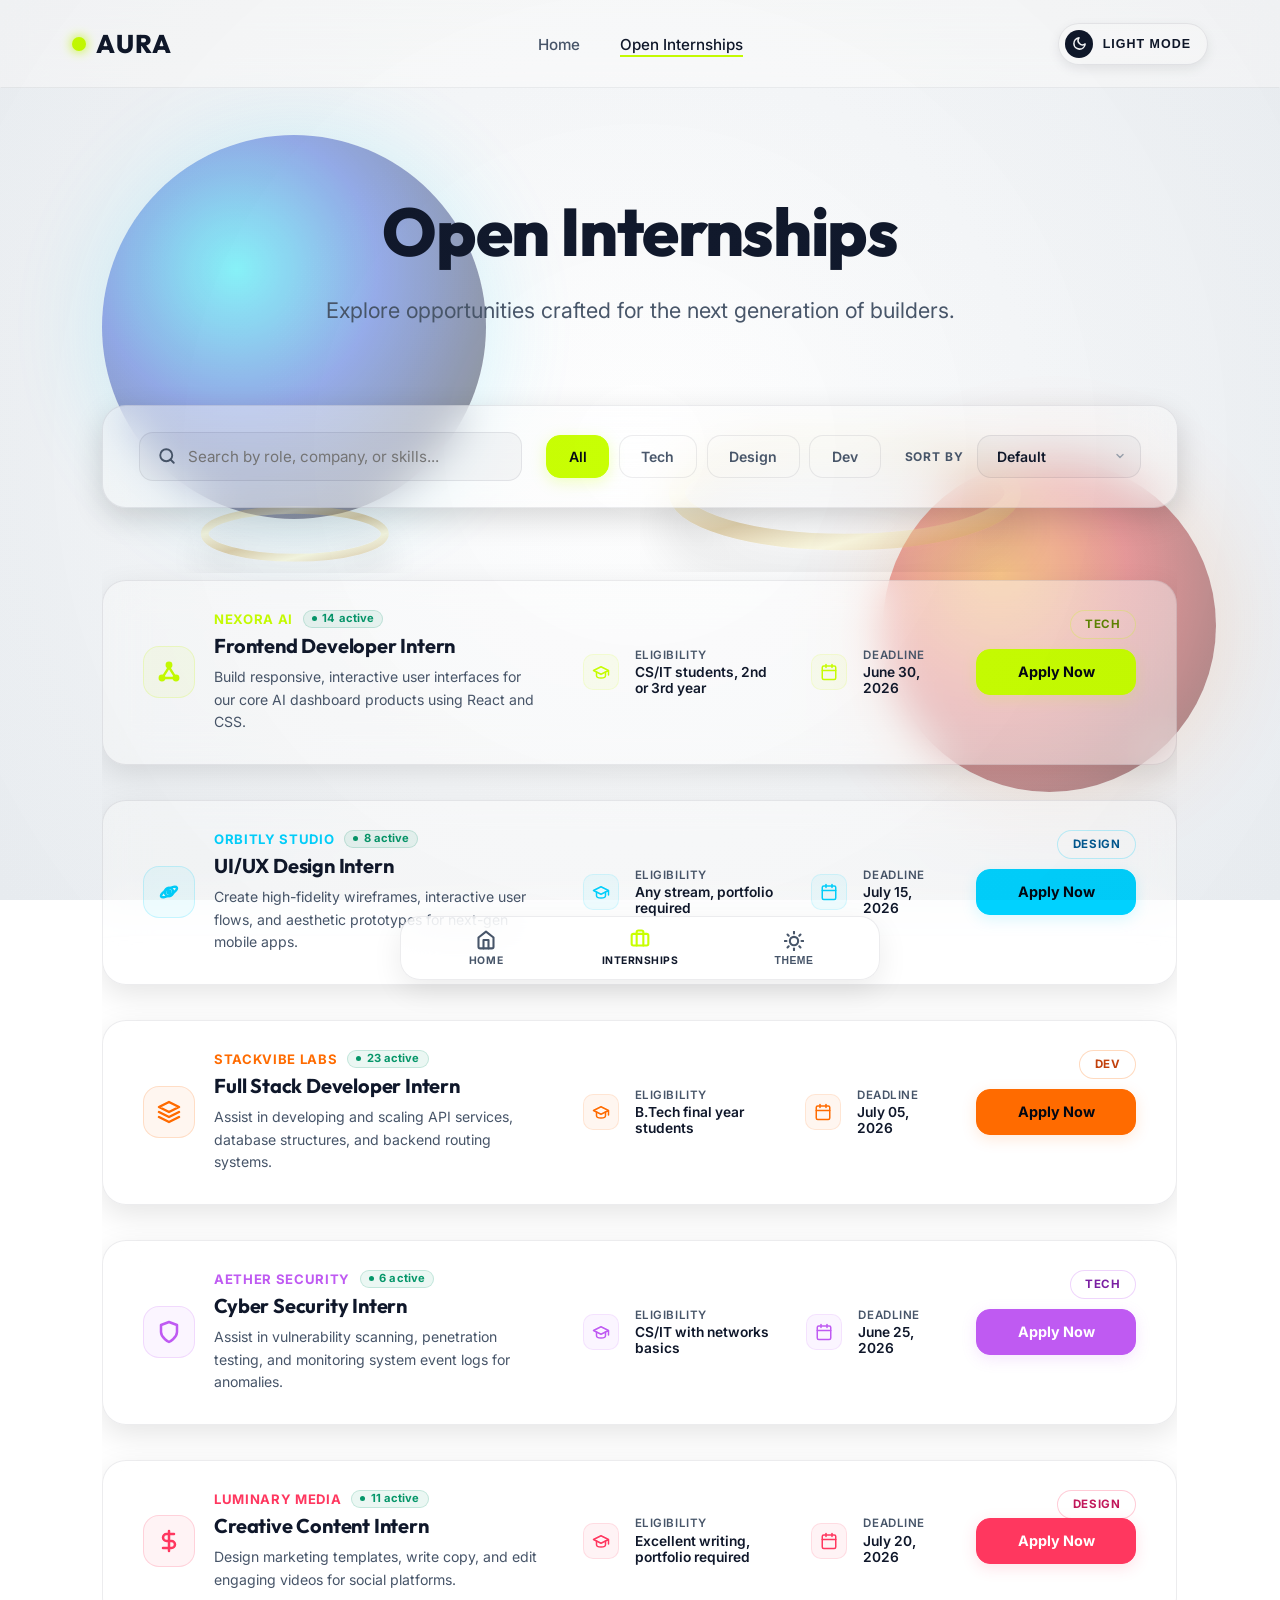
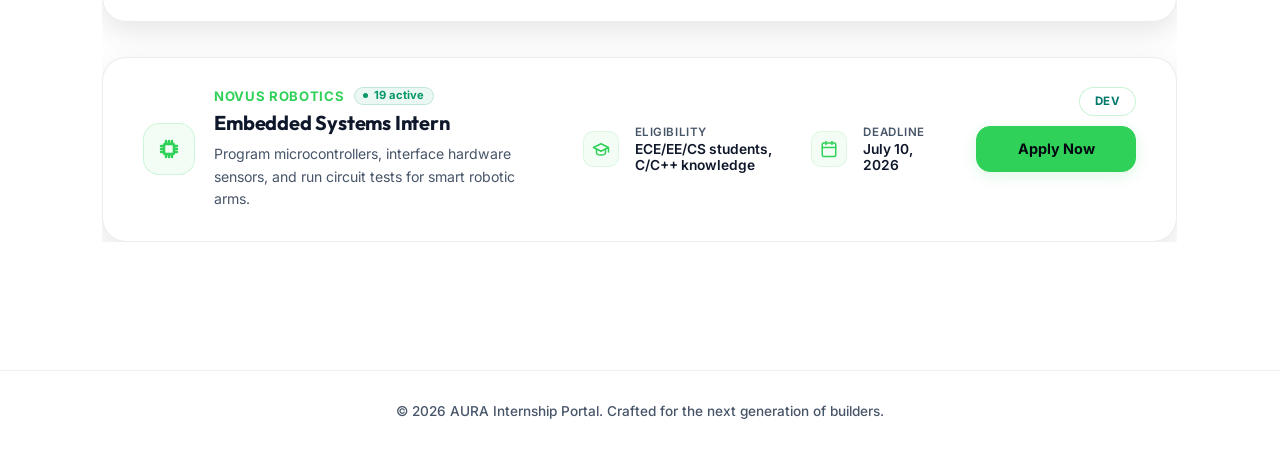
==== commit 746a172f: "fix: replace instagram logo with cpu chip logo for embedded systems card" ====
--- a/internships.html
+++ b/internships.html
@@ -642,9 +642,11 @@
             <div class="company-logo logo-teal" aria-hidden="true">
               <svg xmlns="http://www.w3.org/2000/svg" width="24" height="24" viewBox="0 0 24 24" fill="none"
                 stroke="currentColor" stroke-width="2.5" stroke-linecap="round" stroke-linejoin="round">
-                <rect x="2" y="2" width="20" height="20" rx="5" ry="5" />
-                <path d="M16 11.37A4 4 0 1 1 12.63 8 4 4 0 0 1 16 11.37z" />
-                <line x1="17.5" y1="6.5" x2="17.51" y2="6.5" />
+                <rect x="7" y="7" width="10" height="10" rx="1" />
+                <path d="M9 7V4M12 7V4M15 7V4" />
+                <path d="M9 20v-3M12 20v-3M15 20v-3" />
+                <path d="M7 9H4M7 12H4M7 15H4" />
+                <path d="M20 9h-3M20 12h-3M20 15h-3" />
               </svg>
             </div>
             <div class="company-info">
--- a/styles/internships.css
+++ b/styles/internships.css
@@ -89,8 +89,13 @@
   padding: 0;
 }
 
+:root {
+  --navbar-h: 70px;
+}
+
 html {
   scroll-behavior: smooth;
+  overflow-x: hidden;
 }
 
 body {
@@ -490,7 +495,7 @@
   justify-content: center;
   align-items: center;
   text-align: center;
-  padding: 9rem 2rem 2rem 2rem;
+  padding: calc(var(--navbar-h) + 5rem) 2rem 2rem 2rem;
   box-sizing: border-box;
   position: relative;
 }
@@ -571,7 +576,7 @@
 .search-wrapper {
   position: relative;
   flex: 1;
-  min-width: 280px;
+  min-width: min(280px, 100%);
 }
 
 .search-icon {
@@ -750,12 +755,15 @@
   margin-top: 0;
 }
 
-body:not(.is-scrolling) .internship-card:hover .card-details-expanded {
-  max-height: 380px;
-  opacity: 1;
-  margin-top: 1.8rem;
-  padding-top: 1.8rem;
-  border-top: 1px dashed var(--card-border);
+/* Desktop-only hover expand — true pointer devices only */
+@media (hover: hover) {
+  body:not(.is-scrolling) .internship-card:hover .card-details-expanded {
+    max-height: 380px;
+    opacity: 1;
+    margin-top: 1.8rem;
+    padding-top: 1.8rem;
+    border-top: 1px dashed var(--card-border);
+  }
 }
 
 .details-grid {
@@ -1100,6 +1108,9 @@
   border: 1px solid var(--modal-border);
   width: 90%;
   max-width: 520px;
+  max-height: 90vh;
+  overflow-y: auto;
+  -webkit-overflow-scrolling: touch;
   border-radius: 28px;
   padding: 2.2rem;
   position: relative;
@@ -1525,6 +1536,37 @@
   }
 }
 
+/* ── Mobile tap-to-expand ─────────────────────────────────── */
+/* .tapped class added/removed by JS on click — works on all screen sizes */
+
+/* Tapped card: full hover visual on any screen */
+.internship-card.tapped {
+  border-color: rgba(var(--card-accent-rgb), 0.4);
+  box-shadow: 0 20px 40px rgba(0, 0, 0, 0.22),
+              0 0 0 1px rgba(var(--card-accent-rgb), 0.12),
+              0 0 32px rgba(var(--card-accent-rgb), 0.08);
+  padding-bottom: 2.2rem;
+}
+
+[data-theme="light"] .internship-card.tapped {
+  box-shadow: 0 16px 36px rgba(0, 0, 0, 0.07);
+}
+
+.internship-card.tapped .card-details-expanded {
+  max-height: 800px;
+  opacity: 1;
+  margin-top: 1.5rem;
+  padding-top: 1.5rem;
+  border-top: 1px dashed var(--card-border);
+}
+
+/* On true touch screens: add a subtle lift too */
+@media (hover: none) {
+  .internship-card.tapped {
+    transform: translateY(-4px) scale(1.01);
+  }
+}
+
 @media (max-width: 768px) {
   .nav-container {
     display: flex;
@@ -1537,7 +1579,7 @@
   }
 
   .listings-section {
-    padding-bottom: 6rem;
+    padding: 0 1.2rem 6rem 1.2rem;
   }
 
   .site-footer {
@@ -1548,21 +1590,81 @@
     grid-template-columns: 1fr;
     gap: 1rem;
   }
+
+  /* Filter / Search container — stack vertically */
+  .filter-container {
+    flex-direction: column;
+    align-items: stretch;
+    gap: 1rem;
+    padding: 1.2rem 1.2rem;
+    border-radius: 20px;
+    margin-bottom: 2rem;
+  }
+
+  .search-wrapper {
+    min-width: 0;
+    width: 100%;
+  }
+
+  .search-wrapper input {
+    width: 100%;
+    font-size: 1rem;
+    padding: 0.85rem 1rem 0.85rem 2.8rem;
+    border-radius: 12px;
+    box-sizing: border-box;
+  }
+
+  .filter-tabs {
+    width: 100%;
+    display: flex;
+    flex-wrap: nowrap;
+    overflow-x: auto;
+    gap: 0.5rem;
+    -webkit-overflow-scrolling: touch;
+    scrollbar-width: none;
+    padding-bottom: 2px;
+  }
+
+  .filter-tabs::-webkit-scrollbar {
+    display: none;
+  }
+
+  .filter-tab {
+    flex-shrink: 0;
+    padding: 0.6rem 1.1rem;
+    font-size: 0.84rem;
+    border-radius: 10px;
+    white-space: nowrap;
+  }
+
+  .sort-wrapper {
+    width: 100%;
+    justify-content: space-between;
+  }
+
+  .sort-wrapper select {
+    flex: 1;
+    font-size: 0.88rem;
+    padding: 0.7rem 2rem 0.7rem 1rem;
+    border-radius: 12px;
+  }
 }
 
 @media (max-width: 480px) {
   .listings-grid {
     grid-template-columns: 1fr;
+    gap: 1.2rem;
   }
 
   .internship-card {
-    padding: 1.6rem 1.2rem;
+    padding: 1.4rem 1.1rem;
     min-height: auto;
+    border-radius: 18px;
   }
 
   .card-badge {
     position: static;
-    margin-bottom: 1rem;
+    margin-bottom: 0.8rem;
     align-self: flex-start;
   }
 
@@ -1571,4 +1673,111 @@
     align-items: flex-start;
     gap: 0.8rem;
   }
-}
+
+  .filter-container {
+    padding: 1rem;
+    border-radius: 16px;
+    gap: 0.85rem;
+    margin-bottom: 1.5rem;
+  }
+
+  .search-wrapper input {
+    padding: 0.8rem 0.9rem 0.8rem 2.6rem;
+    font-size: 0.95rem;
+    border-radius: 10px;
+  }
+
+  .filter-tab {
+    padding: 0.55rem 0.95rem;
+    font-size: 0.8rem;
+  }
+
+  .role-title {
+    font-size: 1rem;
+  }
+
+  .company-name {
+    font-size: 0.85rem;
+  }
+
+  .role-description {
+    font-size: 0.82rem;
+  }
+
+  .apply-btn {
+    width: 100%;
+    justify-content: center;
+  }
+}
+
+/* ── Mobile-specific overrides ───────────────────────────────────────── */
+@media (max-width: 768px) {
+
+  /* Navbar: disable pill effect — keep full-width bar on mobile */
+  .navbar.nav-scrolled {
+    top: 0;
+    width: 100%;
+    max-width: 100%;
+    border-radius: 0;
+    border-color: var(--navbar-border);
+    box-shadow: none;
+  }
+
+  /* Hero: tighter padding using navbar height variable */
+  .internships-header-section {
+    padding: calc(var(--navbar-h) + 2.5rem) 1.2rem 2rem;
+    min-height: 38vh;
+  }
+
+  /* Listings section: flush horizontal padding */
+  .listings-section {
+    padding-left: 1rem;
+    padding-right: 1rem;
+  }
+
+  /* Cards grid: single column */
+  .listings-grid {
+    grid-template-columns: 1fr;
+    gap: 1rem;
+  }
+
+  /* Filter/sort bar: fully wrapping */
+  .filter-container {
+    flex-direction: column;
+    align-items: stretch;
+    gap: 0.85rem;
+  }
+
+  .filter-tabs {
+    flex-wrap: wrap;
+    gap: 0.5rem;
+  }
+
+  .sort-wrapper {
+    width: 100%;
+  }
+
+  .sort-wrapper select {
+    width: 100%;
+  }
+
+  /* Modal: pinned to viewport, scrollable */
+  .modal-overlay {
+    align-items: flex-end;
+    padding: 0;
+  }
+
+  .modal-content {
+    width: 100%;
+    max-width: 100%;
+    max-height: 92vh;
+    border-radius: 24px 24px 0 0;
+    padding: 1.8rem 1.2rem;
+  }
+
+  /* Expanded card details: taller cap for long content */
+  .internship-card.tapped .card-details-expanded {
+    max-height: 800px;
+  }
+}
+
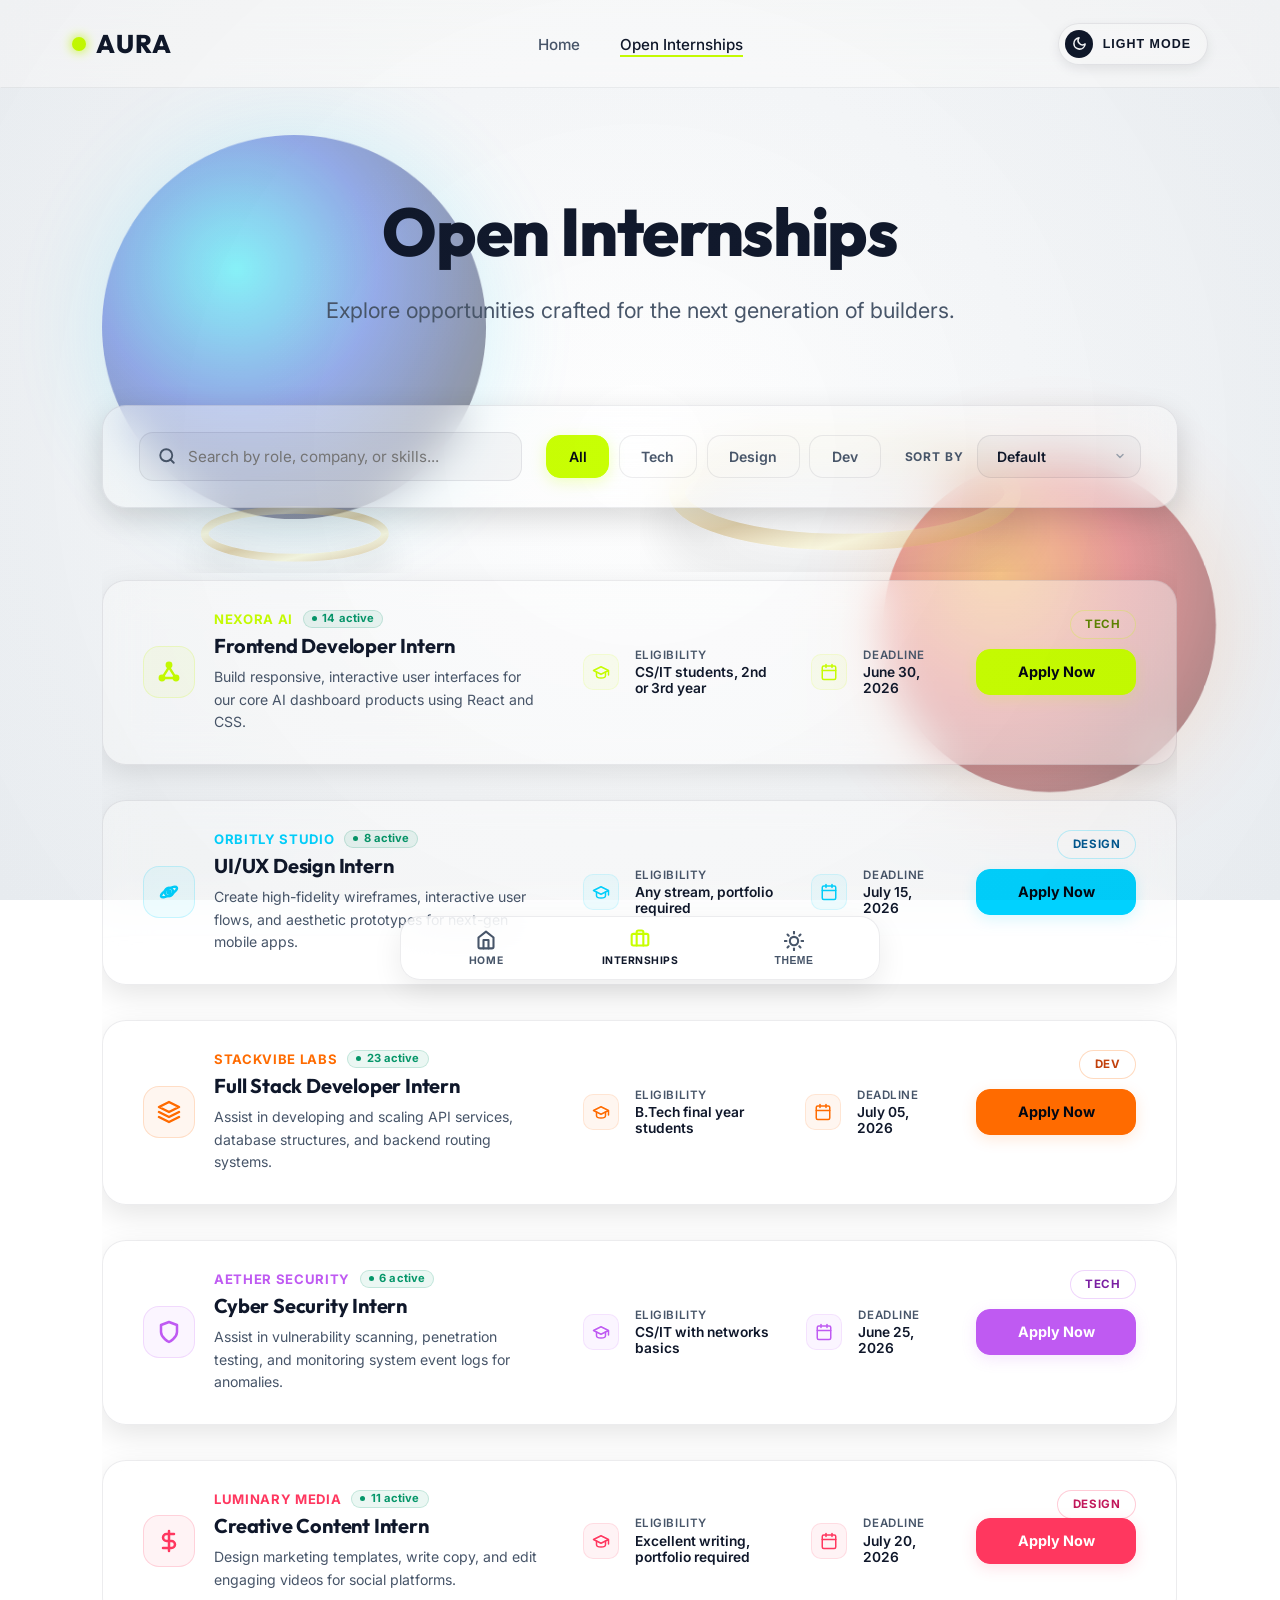
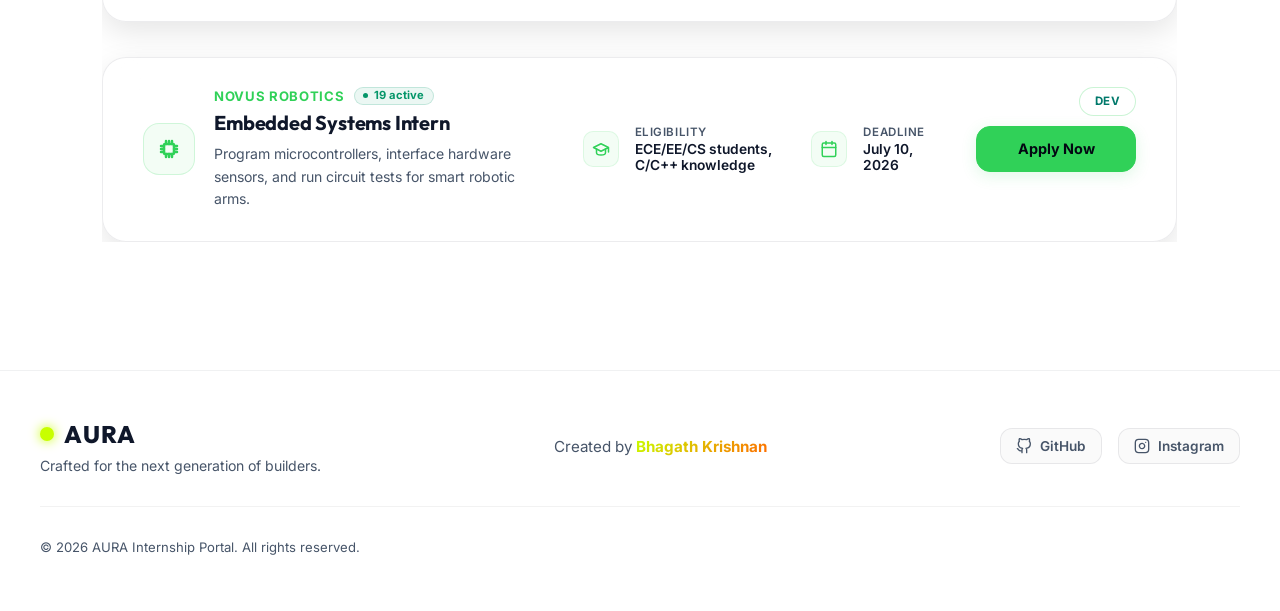
==== commit 945b9d52: "feat: redesign footer section with creator details and socials" ====
--- a/internships.html
+++ b/internships.html
@@ -791,7 +791,37 @@
 
   <footer class="site-footer">
     <div class="footer-container">
-      <p>© 2026 AURA Internship Portal. Crafted for the next generation of builders.</p>
+      <div class="footer-top">
+        <div class="footer-brand">
+          <a href="index.html" class="footer-logo">
+            <span class="logo-orb"></span>
+            AURA
+          </a>
+          <p class="footer-tagline">Crafted for the next generation of builders.</p>
+        </div>
+        <div class="footer-creator">
+          <p>Created by <span class="creator-name">Bhagath Krishnan</span></p>
+        </div>
+        <div class="footer-links">
+          <a href="https://github.com/Devincarlozz" target="_blank" rel="noopener noreferrer" class="footer-link-item" aria-label="GitHub Profile">
+            <svg class="footer-icon" xmlns="http://www.w3.org/2000/svg" width="16" height="16" viewBox="0 0 24 24" fill="none" stroke="currentColor" stroke-width="2" stroke-linecap="round" stroke-linejoin="round">
+              <path d="M9 19c-5 1.5-5-2.5-7-3m14 6v-3.87a3.37 3.37 0 0 0-.94-2.61c3.14-.35 6.44-1.54 6.44-7A5.44 5.44 0 0 0 20 4.77 5.07 5.07 0 0 0 19.91 1S18.73.65 16 2.48a13.38 13.38 0 0 0-7 0C6.27.65 5.09 1 5.09 1A5.07 5.07 0 0 0 5 4.77a5.44 5.44 0 0 0-1.5 3.78c0 5.42 3.3 6.61 6.44 7A3.37 3.37 0 0 0 9 18.13V22"></path>
+            </svg>
+            <span>GitHub</span>
+          </a>
+          <a href="https://instagram.com/b_k.dev" target="_blank" rel="noopener noreferrer" class="footer-link-item" aria-label="Instagram Profile">
+            <svg class="footer-icon" xmlns="http://www.w3.org/2000/svg" width="16" height="16" viewBox="0 0 24 24" fill="none" stroke="currentColor" stroke-width="2" stroke-linecap="round" stroke-linejoin="round">
+              <rect x="2" y="2" width="20" height="20" rx="5" ry="5"></rect>
+              <path d="M16 11.37A4 4 0 1 1 12.63 8 4 4 0 0 1 16 11.37z"></path>
+              <line x1="17.5" y1="6.5" x2="17.51" y2="6.5"></line>
+            </svg>
+            <span>Instagram</span>
+          </a>
+        </div>
+      </div>
+      <div class="footer-bottom">
+        <p>© 2026 AURA Internship Portal. All rights reserved.</p>
+      </div>
     </div>
   </footer>
 
--- a/styles/internships.css
+++ b/styles/internships.css
@@ -757,7 +757,7 @@
 
 /* Desktop-only hover expand — true pointer devices only */
 @media (hover: hover) {
-  body:not(.is-scrolling) .internship-card:hover .card-details-expanded {
+  body:not(.fast-scrolling) .internship-card:hover .card-details-expanded {
     max-height: 380px;
     opacity: 1;
     margin-top: 1.8rem;
@@ -889,7 +889,7 @@
   z-index: 1;
 }
 
-body:not(.is-scrolling) .internship-card:hover::after {
+body:not(.fast-scrolling) .internship-card:hover::after {
   opacity: 1;
 }
 
@@ -1087,7 +1087,7 @@
   background: var(--overlay-bg);
   backdrop-filter: blur(0px);
   -webkit-backdrop-filter: blur(0px);
-  z-index: 1000;
+  z-index: 100000;
   display: flex;
   align-items: center;
   justify-content: center;
@@ -1357,7 +1357,7 @@
   background: var(--navbar-bg);
   backdrop-filter: blur(20px);
   -webkit-backdrop-filter: blur(20px);
-  padding: 2rem 1.5rem;
+  padding: 3rem 1.5rem 3.5rem 1.5rem;
   position: relative;
   z-index: 10;
 }
@@ -1365,13 +1365,117 @@
 .footer-container {
   max-width: 1200px;
   margin: 0 auto;
+  display: flex;
+  flex-direction: column;
+  align-items: center;
+  gap: 2rem;
+}
+
+.footer-top {
+  width: 100%;
+  display: flex;
+  justify-content: space-between;
+  align-items: center;
+  flex-wrap: wrap;
+  gap: 2rem;
+  border-bottom: 1px solid rgba(255, 255, 255, 0.05);
+  padding-bottom: 2rem;
+}
+
+[data-theme="light"] .footer-top {
+  border-bottom-color: rgba(0, 0, 0, 0.05);
+}
+
+.footer-brand {
+  display: flex;
+  flex-direction: column;
+  align-items: flex-start;
+  gap: 0.5rem;
+}
+
+.footer-logo {
+  font-family: var(--font-display);
+  font-weight: 800;
+  font-size: 1.5rem;
+  color: var(--text-color);
+  text-decoration: none;
+  display: flex;
+  align-items: center;
+  gap: 0.6rem;
+  letter-spacing: 0.05em;
+}
+
+.footer-tagline {
+  color: var(--text-muted);
+  font-size: 0.88rem;
+  margin: 0;
+}
+
+.footer-creator {
+  font-size: 0.95rem;
+  color: var(--text-muted);
   text-align: center;
 }
 
-.site-footer p {
-  color: var(--text-muted);
+.creator-name {
+  color: var(--text-color);
+  font-weight: 700;
+  background: linear-gradient(135deg, var(--accent-color), #ff6b00);
+  -webkit-background-clip: text;
+  -webkit-text-fill-color: transparent;
+}
+
+.footer-links {
+  display: flex;
+  align-items: center;
+  gap: 1rem;
+  flex-wrap: wrap;
+}
+
+.footer-link-item {
+  display: flex;
+  align-items: center;
+  gap: 0.5rem;
+  color: var(--text-muted);
+  text-decoration: none;
   font-size: 0.85rem;
-  font-weight: 500;
+  font-weight: 600;
+  padding: 0.55rem 0.95rem;
+  border-radius: 12px;
+  background: rgba(255, 255, 255, 0.02);
+  border: 1px solid var(--card-border);
+  transition: all 0.3s ease;
+}
+
+[data-theme="light"] .footer-link-item {
+  background: rgba(0, 0, 0, 0.02);
+}
+
+.footer-link-item:hover {
+  color: var(--text-color);
+  background: rgba(var(--accent-rgb), 0.08);
+  border-color: rgba(var(--accent-rgb), 0.3);
+  transform: translateY(-2px);
+}
+
+.footer-icon {
+  width: 16px;
+  height: 16px;
+}
+
+.footer-bottom {
+  width: 100%;
+  display: flex;
+  justify-content: space-between;
+  align-items: center;
+  flex-wrap: wrap;
+  gap: 1rem;
+  font-size: 0.82rem;
+  color: var(--text-muted);
+}
+
+.footer-bottom p {
+  margin: 0;
 }
 
 .mobile-bottom-nav {
@@ -1516,18 +1620,19 @@
     right: 2.5rem;
   }
 
-  body:not(.is-scrolling) .internship-card:hover {
+  body:not(.fast-scrolling) .internship-card:hover {
     transform: translateY(-6px) scale(1.01);
     border-color: rgba(var(--card-accent-rgb), 0.35);
     box-shadow: 0 20px 40px rgba(0, 0, 0, 0.2);
     padding-bottom: 2.2rem;
-  }
-
-  body:not(.is-scrolling)[data-theme="light"] .internship-card:hover {
+    z-index: 15;
+  }
+
+  body:not(.fast-scrolling)[data-theme="light"] .internship-card:hover {
     box-shadow: 0 20px 40px rgba(0, 0, 0, 0.06);
   }
 
-  body:not(.is-scrolling) .internship-card:hover .card-details-expanded {
+  body:not(.fast-scrolling) .internship-card:hover .card-details-expanded {
     max-height: 380px;
     opacity: 1;
     margin-top: 1.8rem;
@@ -1546,6 +1651,7 @@
               0 0 0 1px rgba(var(--card-accent-rgb), 0.12),
               0 0 32px rgba(var(--card-accent-rgb), 0.08);
   padding-bottom: 2.2rem;
+  z-index: 15;
 }
 
 [data-theme="light"] .internship-card.tapped {
@@ -1741,11 +1847,12 @@
     gap: 1rem;
   }
 
-  /* Filter/sort bar: fully wrapping */
+  /* Filter/sort bar: fully wrapping and optimized padding for mobile screens */
   .filter-container {
     flex-direction: column;
     align-items: stretch;
     gap: 0.85rem;
+    padding: 1.2rem 1rem;
   }
 
   .filter-tabs {
@@ -1761,18 +1868,19 @@
     width: 100%;
   }
 
-  /* Modal: pinned to viewport, scrollable */
+  /* Modal: centered on viewport on mobile view */
   .modal-overlay {
-    align-items: flex-end;
-    padding: 0;
+    align-items: center;
+    justify-content: center;
+    padding: 1.2rem;
   }
 
   .modal-content {
-    width: 100%;
-    max-width: 100%;
-    max-height: 92vh;
-    border-radius: 24px 24px 0 0;
-    padding: 1.8rem 1.2rem;
+    width: 95%;
+    max-width: 500px;
+    max-height: 88vh;
+    border-radius: 28px;
+    padding: 2.2rem 1.6rem;
   }
 
   /* Expanded card details: taller cap for long content */
